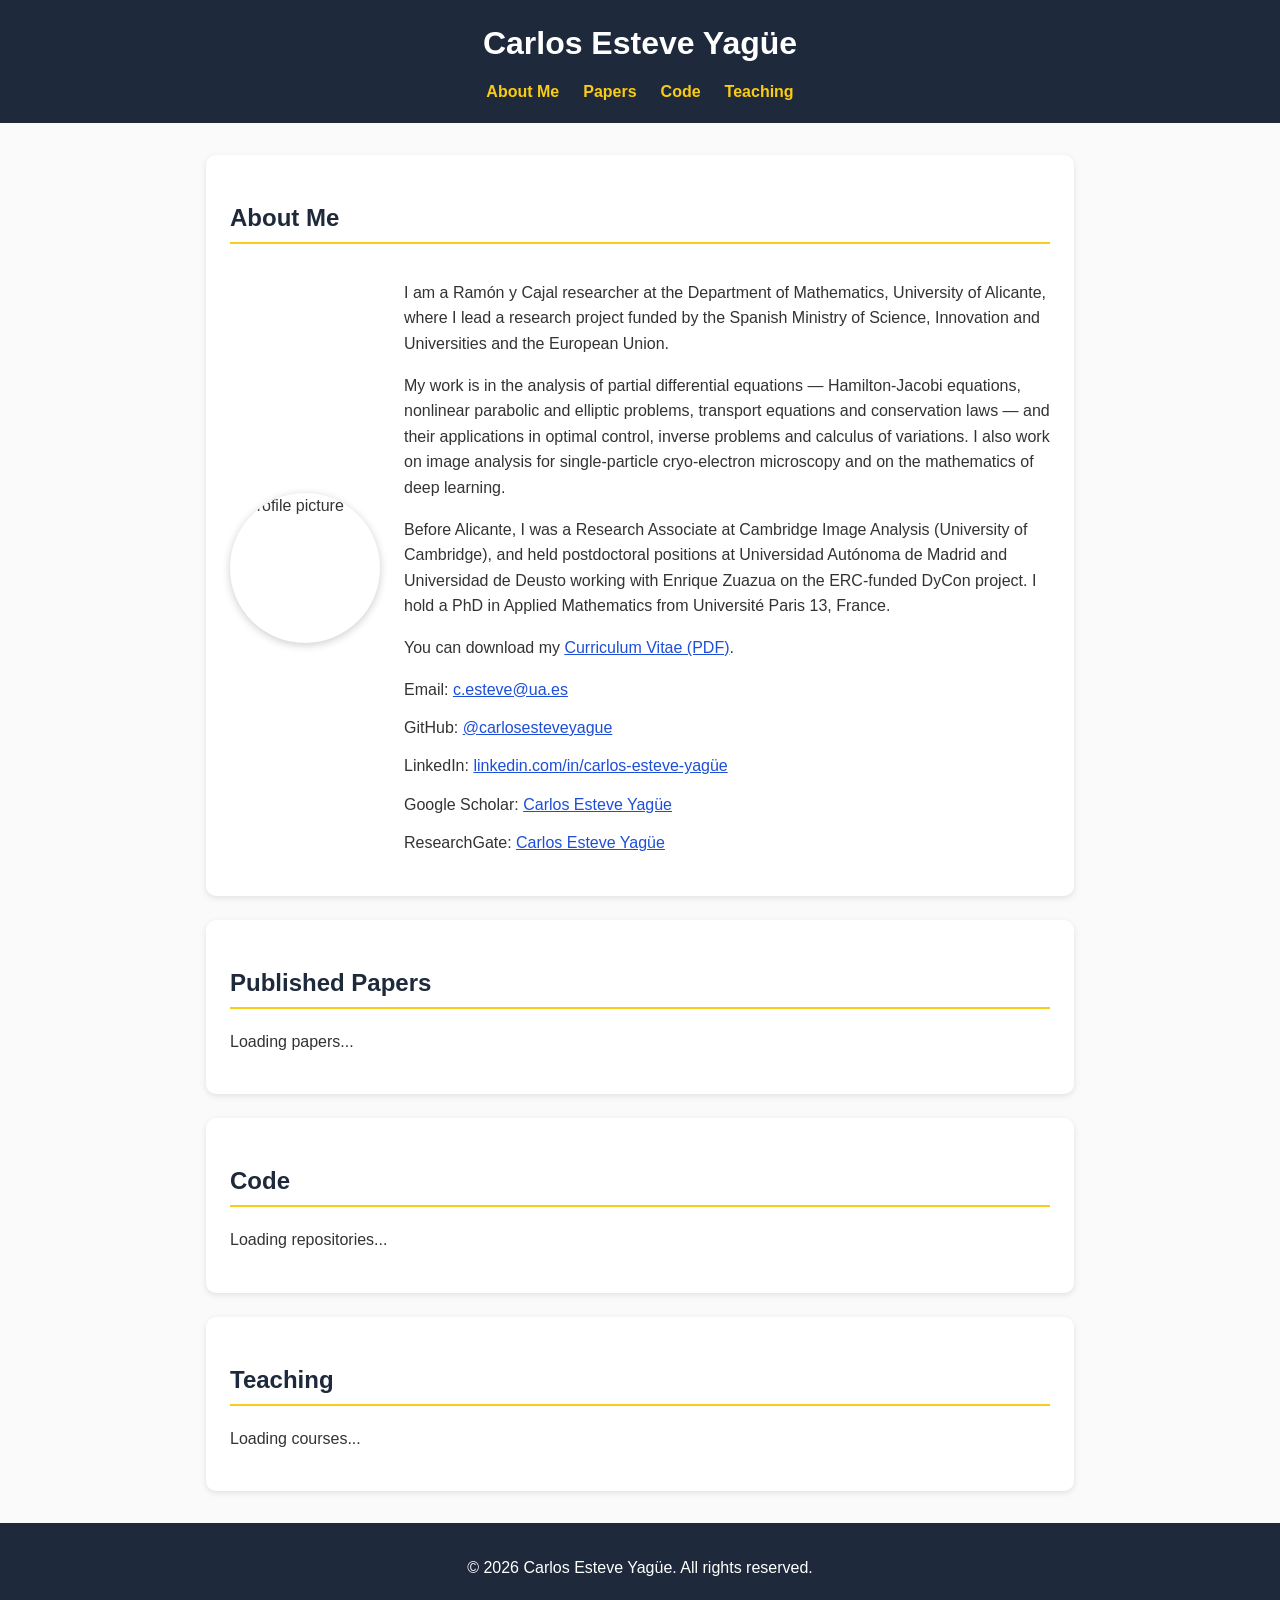
==== index.html @ bb7b6e6c "Clean up dead file and add favicon/meta tags Remove unused empty papers.html (nav uses #papers ancho" ====
<!DOCTYPE html>
<html lang="en">
<head>
  <meta charset="UTF-8" />
  <meta name="viewport" content="width=device-width, initial-scale=1.0">
  <title>Carlos Esteve Yagüe</title>
  <meta name="description" content="Carlos Esteve Yagüe — applied mathematician working on PDE analysis, optimal control, inverse problems and the mathematics of deep learning. Ramón y Cajal researcher at the University of Alicante.">
  <meta property="og:title" content="Carlos Esteve Yagüe">
  <meta property="og:description" content="Applied mathematician working on PDE analysis, optimal control, inverse problems and the mathematics of deep learning. Ramón y Cajal researcher at the University of Alicante.">
  <meta property="og:image" content="assets/profile.jpeg">
  <meta property="og:type" content="website">
  <link rel="icon" type="image/svg+xml" href="assets/favicon.svg">
  <link rel="stylesheet" href="style.css">
</head>
<body>

  <header>
    <h1>Carlos Esteve Yagüe</h1>
    <nav>
      <a href="#about">About Me</a>
      <a href="#papers">Papers</a>
      <a href="#code">Code</a>
      <a href="#teaching">Teaching</a>
    </nav>
  </header>

  <main>
    <section id="about">
        <h2>About Me</h2>
        <div class="profile">
            <img src="assets/profile.jpeg" alt="Profile picture">
            <div class="info">
            <p>I am a Ramón y Cajal researcher at the Department of Mathematics, University of Alicante, where I lead a research project funded by the Spanish Ministry of Science, Innovation and Universities and the European Union.</p>
            <p>My work is in the analysis of partial differential equations — Hamilton-Jacobi equations, nonlinear parabolic and elliptic problems, transport equations and conservation laws — and their applications in optimal control, inverse problems and calculus of variations. I also work on image analysis for single-particle cryo-electron microscopy and on the mathematics of deep learning.</p>
            <p>Before Alicante, I was a Research Associate at Cambridge Image Analysis (University of Cambridge), and held postdoctoral positions at Universidad Autónoma de Madrid and Universidad de Deusto working with Enrique Zuazua on the ERC-funded DyCon project. I hold a PhD in Applied Mathematics from Université Paris 13, France.</p>
            <p>You can download my <a href="assets/cv.pdf" download>Curriculum Vitae (PDF)</a>.</p>
            <ul>
                <li>Email: <a href="mailto:c.esteve@ua.es">c.esteve@ua.es</a></li>
                <li>GitHub: <a href="https://github.com/carlosesteveyague" target="_blank">@carlosesteveyague</a></li>
                <li>LinkedIn: <a href="https://www.linkedin.com/in/carlos-esteve-yag%C3%BCe-1817541a9/" target="_blank">linkedin.com/in/carlos-esteve-yagüe</a></li>
                <li>Google Scholar: <a href="https://scholar.google.com/citations?user=I7HweJsAAAAJ&hl=es" target="_blank">Carlos Esteve Yagüe</a></li>
                <li>ResearchGate: <a href="https://www.researchgate.net/profile/Carlos-Esteve-Yaguee" target="_blank">Carlos Esteve Yagüe</a></li>
            </ul>
            </div>
        </div>
    </section>

    <section id="papers">
      <h2>Published Papers</h2>
      <ul id="papers-list">Loading papers...</ul>
    </section>

    <section id="code">
      <h2>Code</h2>
      <ul id="code-list">Loading repositories...</ul>
    </section>

    <section id="teaching">
      <h2>Teaching</h2>
      <ul id="teaching-list">Loading courses...</ul>
    </section>
  </main>

  <footer>
    <p>&copy; 2026 Carlos Esteve Yagüe. All rights reserved.</p>
  </footer>

  <script src="script.js"></script>
</body>
</html>
---- style.css ----
body {
  font-family: "Segoe UI", Arial, sans-serif;
  margin: 0;
  line-height: 1.6;
  color: #333;
  background-color: #fafafa;
}

header {
  background-color: #1e293b;
  color: white;
  padding: 1.5rem;
  position: sticky;
  top: 0;
  z-index: 1000;
  width: 100%;
  display: flex;
  flex-direction: column;
  align-items: center;
  padding: 18px 20px;
  transition: all 240ms ease;
  -webkit-backdrop-filter: blur(4px);
  backdrop-filter: blur(4px);
}

/* default header layout (centered) */
header h1 {
  margin: 0;
  font-size: 2em;
  transition: all 240ms ease;
}
header nav {
  margin-top: 10px;
  transition: all 240ms ease;
}

/* scrolled state: keep header on top, switch to row and space-between */
header.scrolled {
  background: #1e293b;
  box-shadow: 0 6px 18px rgba(0,0,0,0.06);
  flex-direction: row;
  justify-content: space-between;
  align-items: center;
  padding: 10px 28px;
}

/* make h1 smaller/more left in scrolled state */
header.scrolled h1 {
  font-size: 1.05rem;
  margin-right: 12px;
}

/* nav moves to the right when scrolled */
header.scrolled nav {
  margin-top: 0;
}

/* small layout niceties for links */
nav a {
  margin: 0 8px;
  text-decoration: none;
  color: #facc15;
  font-weight: bold;
}

nav a:hover {
  color: #fff;
}

main {
  max-width: 900px;
  margin: 2rem auto;
  padding: 0 1rem;
}

section {
  background: white;
  padding: 1.5rem;
  margin-bottom: 1.5rem;
  border-radius: 10px;
  box-shadow: 0 2px 6px rgba(0,0,0,0.1);
}

section h2 {
  color: #1e293b;
  border-bottom: 2px solid #facc15;
  padding-bottom: 0.3rem;
}

ul {
  list-style: none;
  padding: 0;
}

ul li {
  margin-bottom: 0.8rem;
}

#papers-list li,
#code-list li,
#teaching-list li {
  padding-bottom: 0.8rem;
  border-bottom: 1px solid #eee;
  line-height: 1.5;
}

#papers-list li:last-child,
#code-list li:last-child,
#teaching-list li:last-child {
  border-bottom: none;
}

.tag {
  display: inline-block;
  background-color: #facc15;
  color: #1e293b;
  font-size: 0.7rem;
  font-weight: bold;
  text-transform: uppercase;
  padding: 0.1rem 0.4rem;
  border-radius: 4px;
  margin-right: 0.4rem;
  vertical-align: middle;
}

a {
  color: #1d4ed8;
}

a:hover {
  color: #2563eb;
}

footer {
  text-align: center;
  padding: 1rem;
  background-color: #1e293b;
  color: white;
}

.profile {
  display: flex;
  align-items: center;
  gap: 1.5rem;
  flex-wrap: wrap;
}

.profile img {
  width: 150px;
  height: 150px;
  border-radius: 50%;
  object-fit: cover;
  box-shadow: 0 2px 8px rgba(0,0,0,0.2);
}

.profile .info {
  flex: 1;
  min-width: 250px;
}

/* Prevent horizontal overflow by using border-box sizing */
*, *::before, *::after {
  box-sizing: border-box;
}

/* ensure images never overflow their containers */
img {
  max-width: 100%;
  height: auto;
}

/* make nav flexible so links can wrap instead of forcing page width */
header nav {
  display: flex;
  gap: 0.5rem;
  flex-wrap: wrap;
  justify-content: center;
  align-items: center;
  margin-top: 10px;
}

/* keep header full-width without overflow (padding included by border-box) */
header {
  left: 0;
  right: 0;
}

/* on narrow screens, keep the scrolled header stacked so the title
   doesn't wrap into multiple lines fighting the nav for row space */
@media (max-width: 600px) {
  header.scrolled {
    flex-direction: column;
    padding: 10px 16px;
  }

  header.scrolled h1 {
    margin-right: 0;
  }
}
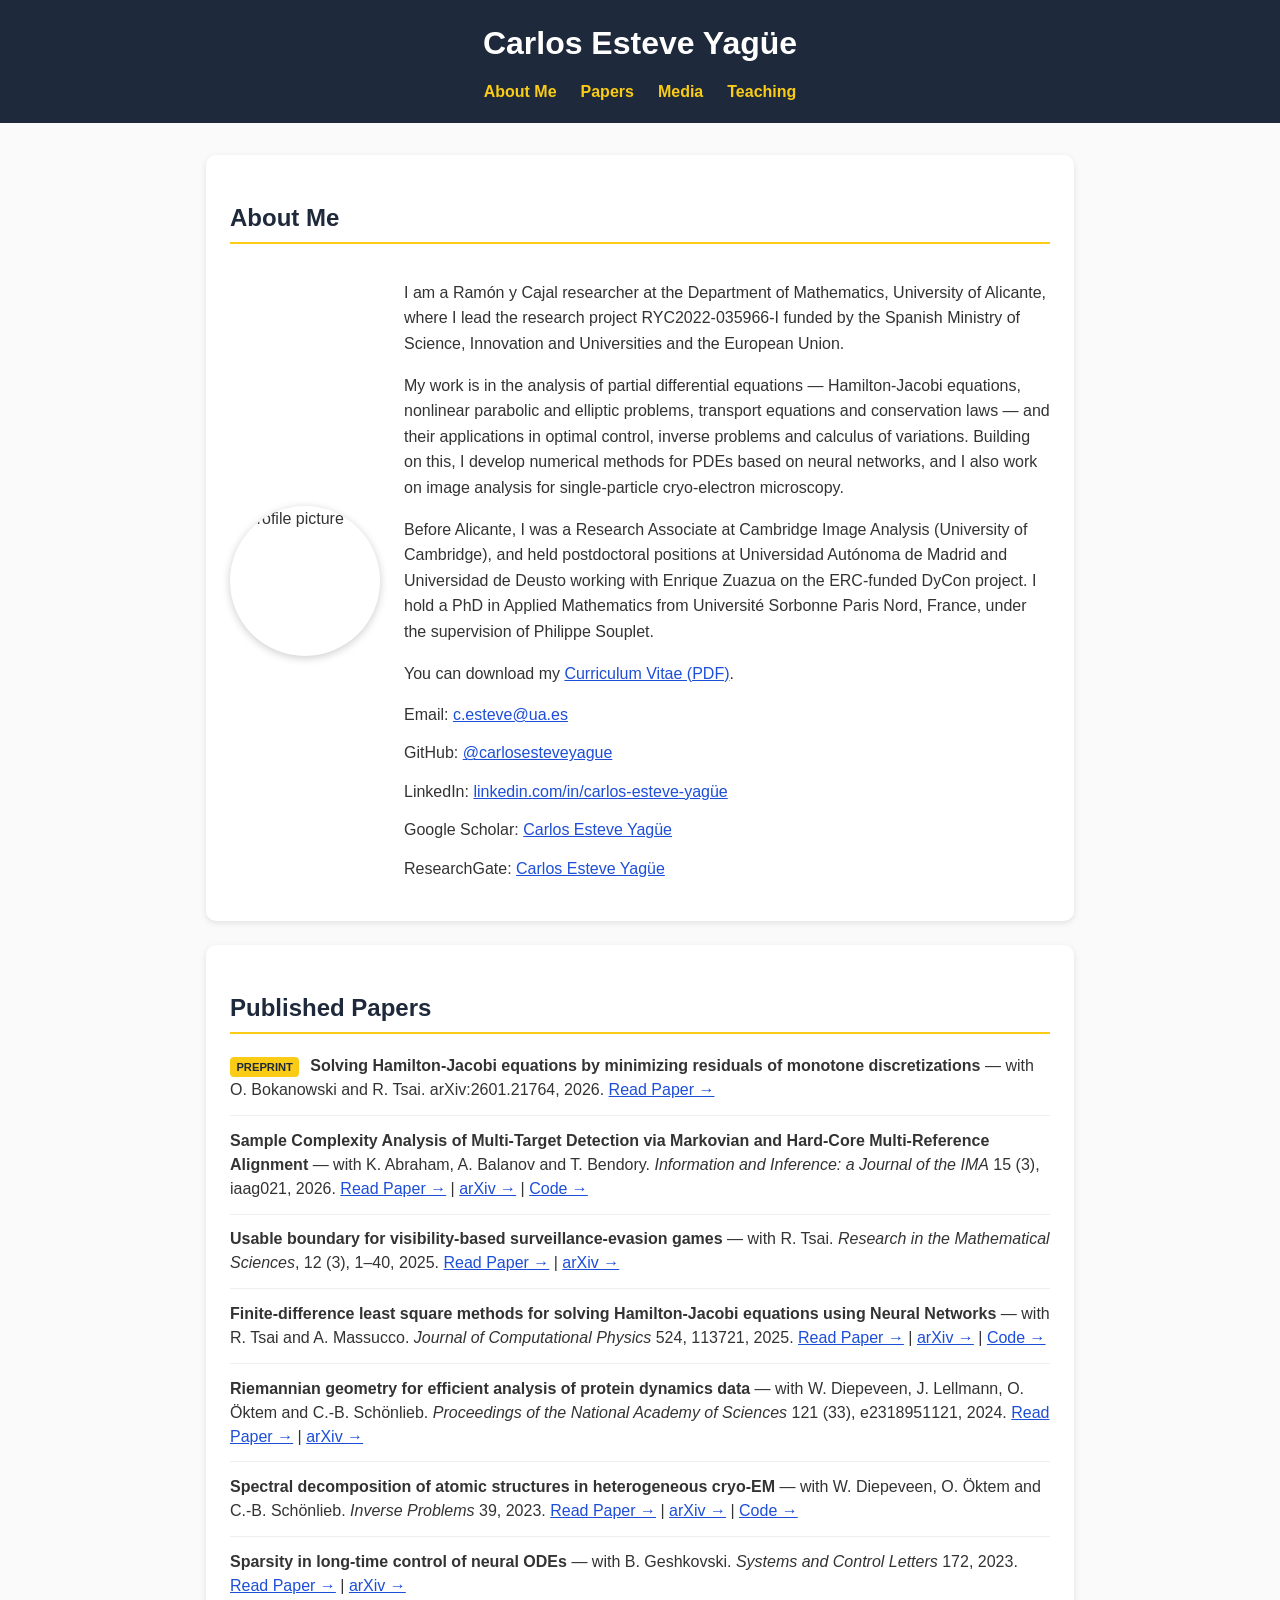
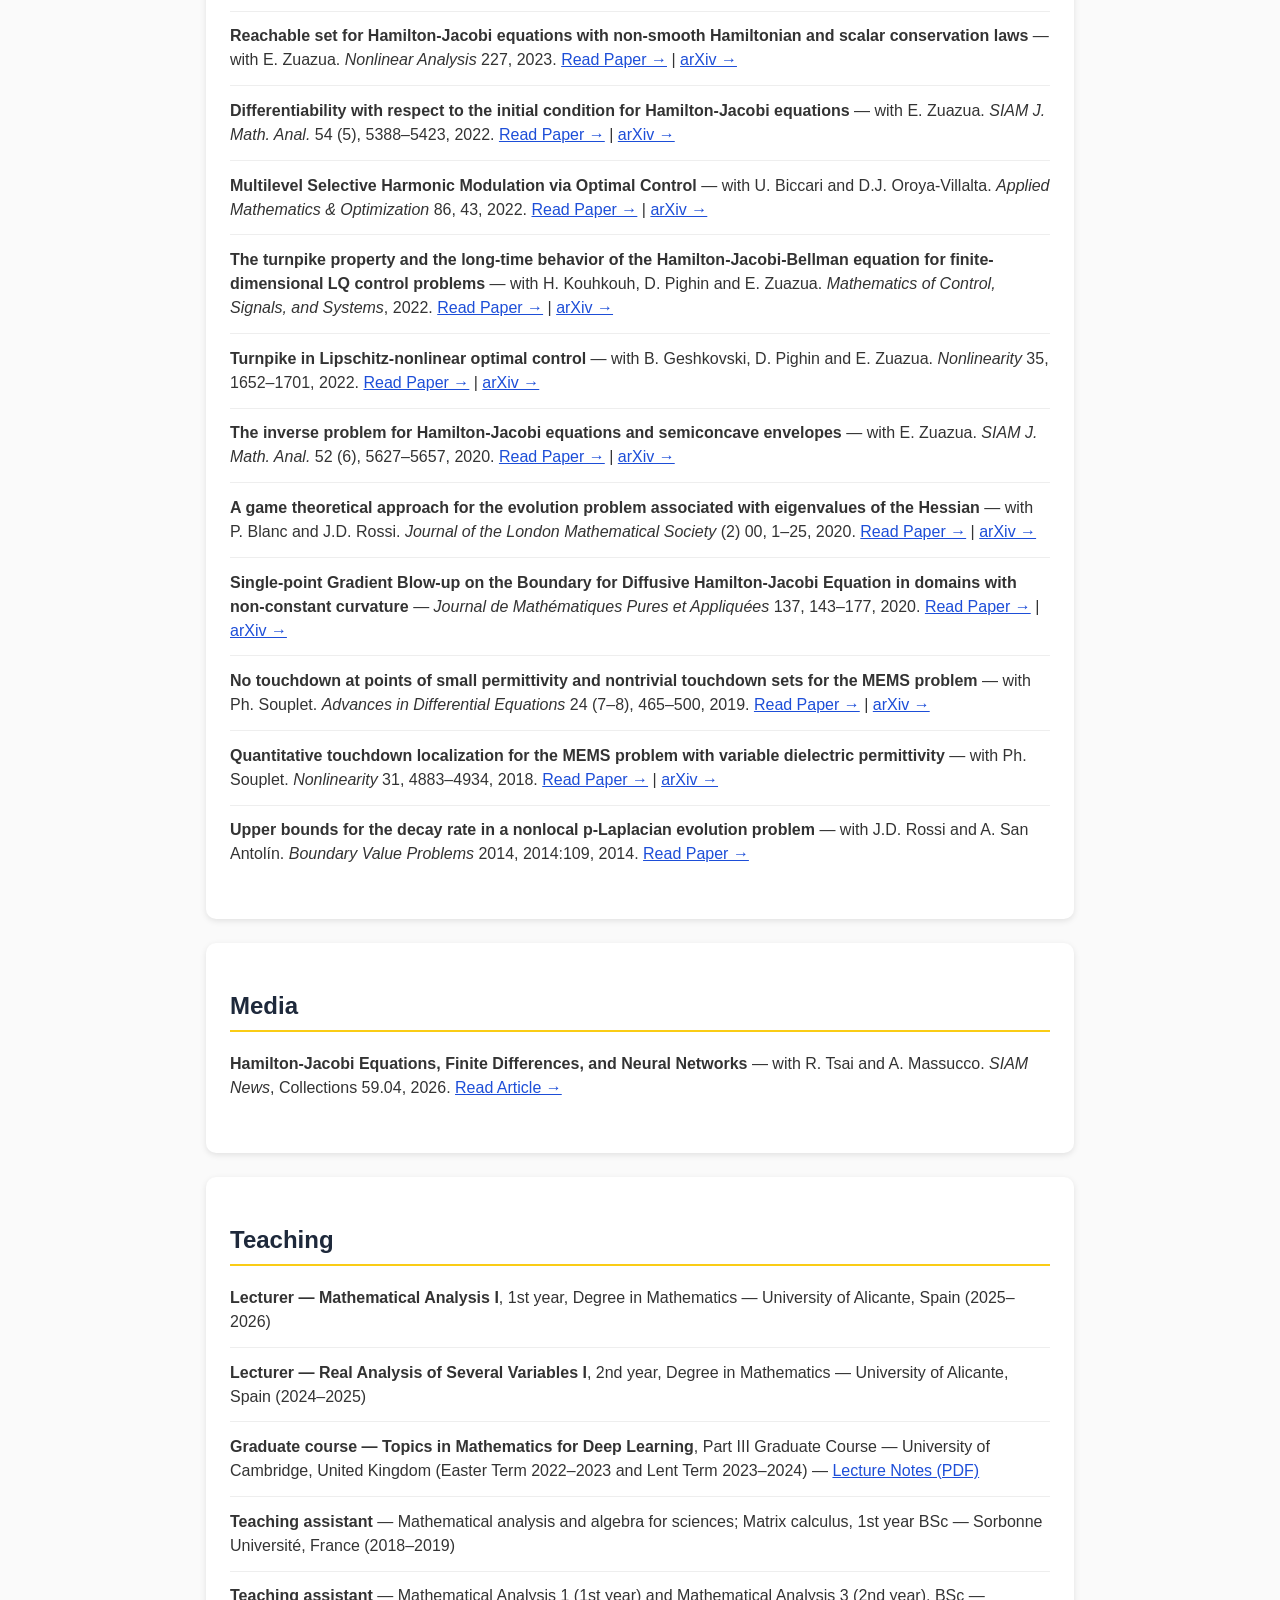
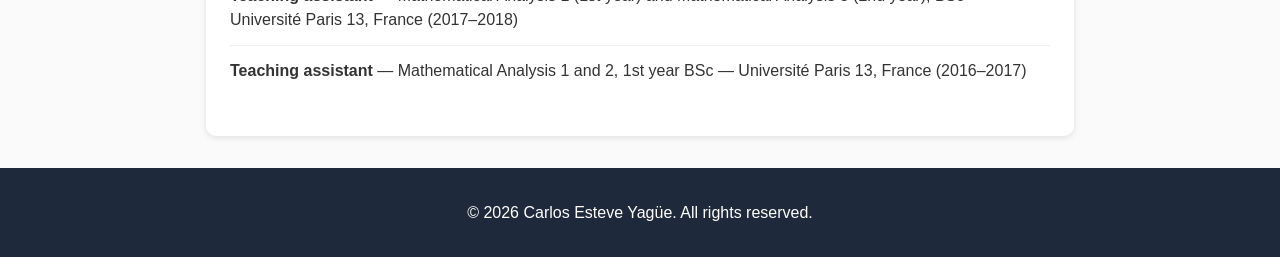
==== commit 59c5b385: "Update bio, split Media section, add paper links, merge teaching entries - Revise About Me bio: ment" ====
--- a/index.html
+++ b/index.html
@@ -19,7 +19,7 @@
     <nav>
       <a href="#about">About Me</a>
       <a href="#papers">Papers</a>
-      <a href="#code">Code</a>
+      <a href="#media">Media</a>
       <a href="#teaching">Teaching</a>
     </nav>
   </header>
@@ -30,9 +30,9 @@
         <div class="profile">
             <img src="assets/profile.jpeg" alt="Profile picture">
             <div class="info">
-            <p>I am a Ramón y Cajal researcher at the Department of Mathematics, University of Alicante, where I lead a research project funded by the Spanish Ministry of Science, Innovation and Universities and the European Union.</p>
-            <p>My work is in the analysis of partial differential equations — Hamilton-Jacobi equations, nonlinear parabolic and elliptic problems, transport equations and conservation laws — and their applications in optimal control, inverse problems and calculus of variations. I also work on image analysis for single-particle cryo-electron microscopy and on the mathematics of deep learning.</p>
-            <p>Before Alicante, I was a Research Associate at Cambridge Image Analysis (University of Cambridge), and held postdoctoral positions at Universidad Autónoma de Madrid and Universidad de Deusto working with Enrique Zuazua on the ERC-funded DyCon project. I hold a PhD in Applied Mathematics from Université Paris 13, France.</p>
+            <p>I am a Ramón y Cajal researcher at the Department of Mathematics, University of Alicante, where I lead the research project RYC2022-035966-I funded by the Spanish Ministry of Science, Innovation and Universities and the European Union.</p>
+            <p>My work is in the analysis of partial differential equations — Hamilton-Jacobi equations, nonlinear parabolic and elliptic problems, transport equations and conservation laws — and their applications in optimal control, inverse problems and calculus of variations. Building on this, I develop numerical methods for PDEs based on neural networks, and I also work on image analysis for single-particle cryo-electron microscopy.</p>
+            <p>Before Alicante, I was a Research Associate at Cambridge Image Analysis (University of Cambridge), and held postdoctoral positions at Universidad Autónoma de Madrid and Universidad de Deusto working with Enrique Zuazua on the ERC-funded DyCon project. I hold a PhD in Applied Mathematics from Université Sorbonne Paris Nord, France, under the supervision of Philippe Souplet.</p>
             <p>You can download my <a href="assets/cv.pdf" download>Curriculum Vitae (PDF)</a>.</p>
             <ul>
                 <li>Email: <a href="mailto:c.esteve@ua.es">c.esteve@ua.es</a></li>
@@ -50,9 +50,9 @@
       <ul id="papers-list">Loading papers...</ul>
     </section>
 
-    <section id="code">
-      <h2>Code</h2>
-      <ul id="code-list">Loading repositories...</ul>
+    <section id="media">
+      <h2>Media</h2>
+      <ul id="media-list">Loading media...</ul>
     </section>
 
     <section id="teaching">
--- a/style.css
+++ b/style.css
@@ -97,7 +97,7 @@
 }
 
 #papers-list li,
-#code-list li,
+#media-list li,
 #teaching-list li {
   padding-bottom: 0.8rem;
   border-bottom: 1px solid #eee;
@@ -105,7 +105,7 @@
 }
 
 #papers-list li:last-child,
-#code-list li:last-child,
+#media-list li:last-child,
 #teaching-list li:last-child {
   border-bottom: none;
 }
@@ -121,6 +121,7 @@
   border-radius: 4px;
   margin-right: 0.4rem;
   vertical-align: middle;
+  text-decoration: none;
 }
 
 a {
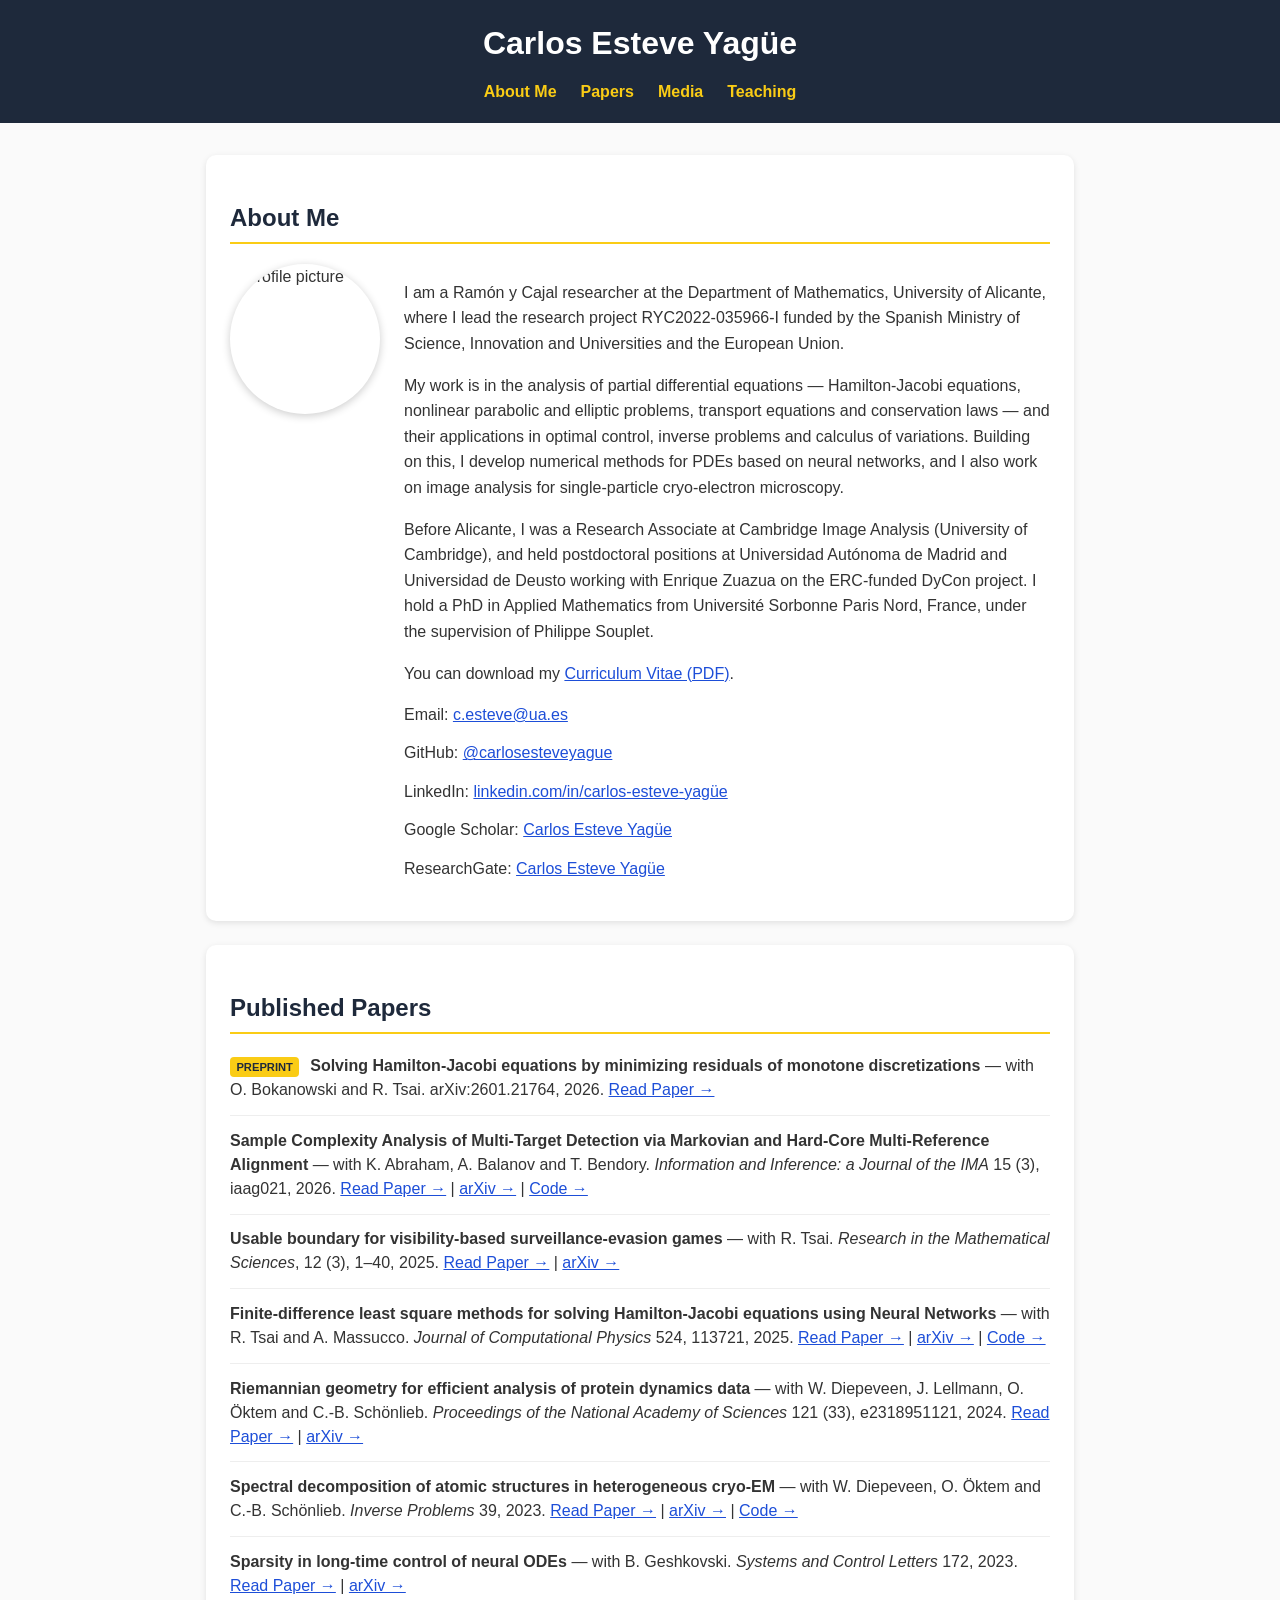
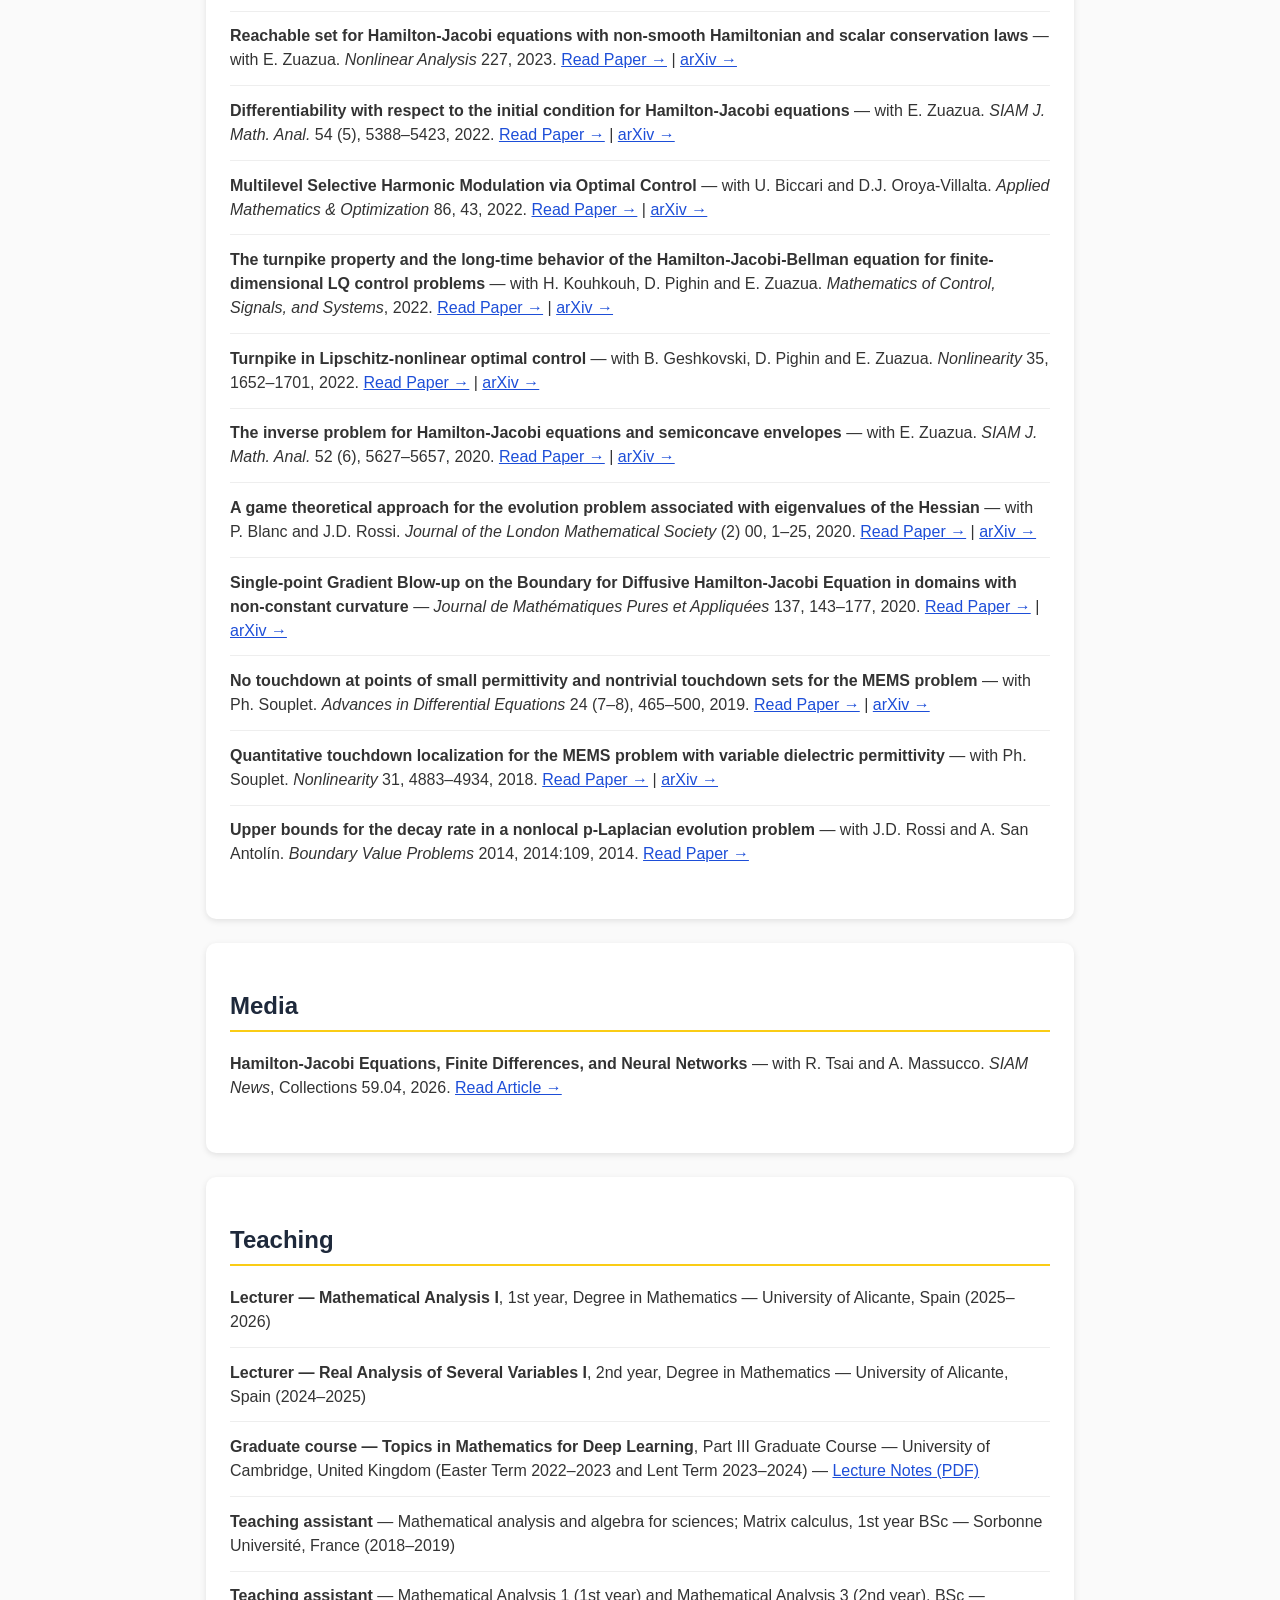
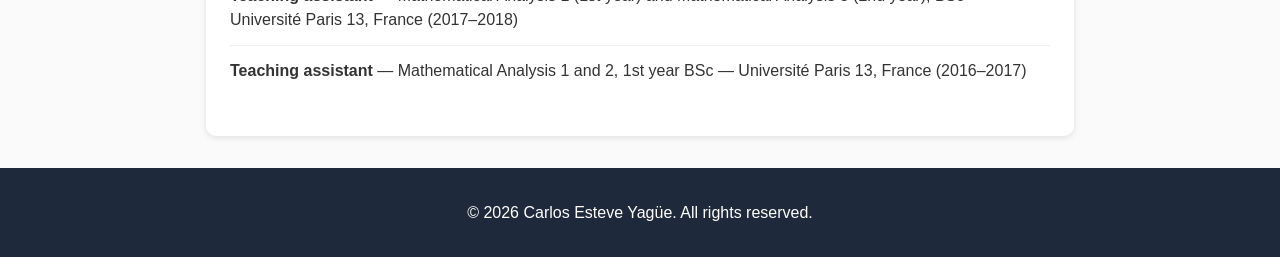
==== commit 2ab5b89d: "Add SEO basics: sitemap, robots.txt, structured data Add robots.txt and sitemap.xml so search engine" ====
--- a/index.html
+++ b/index.html
@@ -7,10 +7,33 @@
   <meta name="description" content="Carlos Esteve Yagüe — applied mathematician working on PDE analysis, optimal control, inverse problems and the mathematics of deep learning. Ramón y Cajal researcher at the University of Alicante.">
   <meta property="og:title" content="Carlos Esteve Yagüe">
   <meta property="og:description" content="Applied mathematician working on PDE analysis, optimal control, inverse problems and the mathematics of deep learning. Ramón y Cajal researcher at the University of Alicante.">
-  <meta property="og:image" content="assets/profile.jpeg">
+  <meta property="og:image" content="https://carlosesteveyague.github.io/assets/profile.jpeg">
   <meta property="og:type" content="website">
+  <meta property="og:url" content="https://carlosesteveyague.github.io/">
+  <link rel="canonical" href="https://carlosesteveyague.github.io/">
   <link rel="icon" type="image/svg+xml" href="assets/favicon.svg">
   <link rel="stylesheet" href="style.css">
+  <script type="application/ld+json">
+  {
+    "@context": "https://schema.org",
+    "@type": "Person",
+    "name": "Carlos Esteve Yagüe",
+    "url": "https://carlosesteveyague.github.io/",
+    "image": "https://carlosesteveyague.github.io/assets/profile.jpeg",
+    "jobTitle": "Ramón y Cajal Researcher",
+    "affiliation": {
+      "@type": "CollegeOrUniversity",
+      "name": "University of Alicante"
+    },
+    "email": "mailto:c.esteve@ua.es",
+    "sameAs": [
+      "https://github.com/carlosesteveyague",
+      "https://www.linkedin.com/in/carlos-esteve-yag%C3%BCe-1817541a9/",
+      "https://scholar.google.com/citations?user=I7HweJsAAAAJ&hl=es",
+      "https://www.researchgate.net/profile/Carlos-Esteve-Yaguee"
+    ]
+  }
+  </script>
 </head>
 <body>
 
--- a/style.css
+++ b/style.css
@@ -141,7 +141,7 @@
 
 .profile {
   display: flex;
-  align-items: center;
+  align-items: flex-start;
   gap: 1.5rem;
   flex-wrap: wrap;
 }
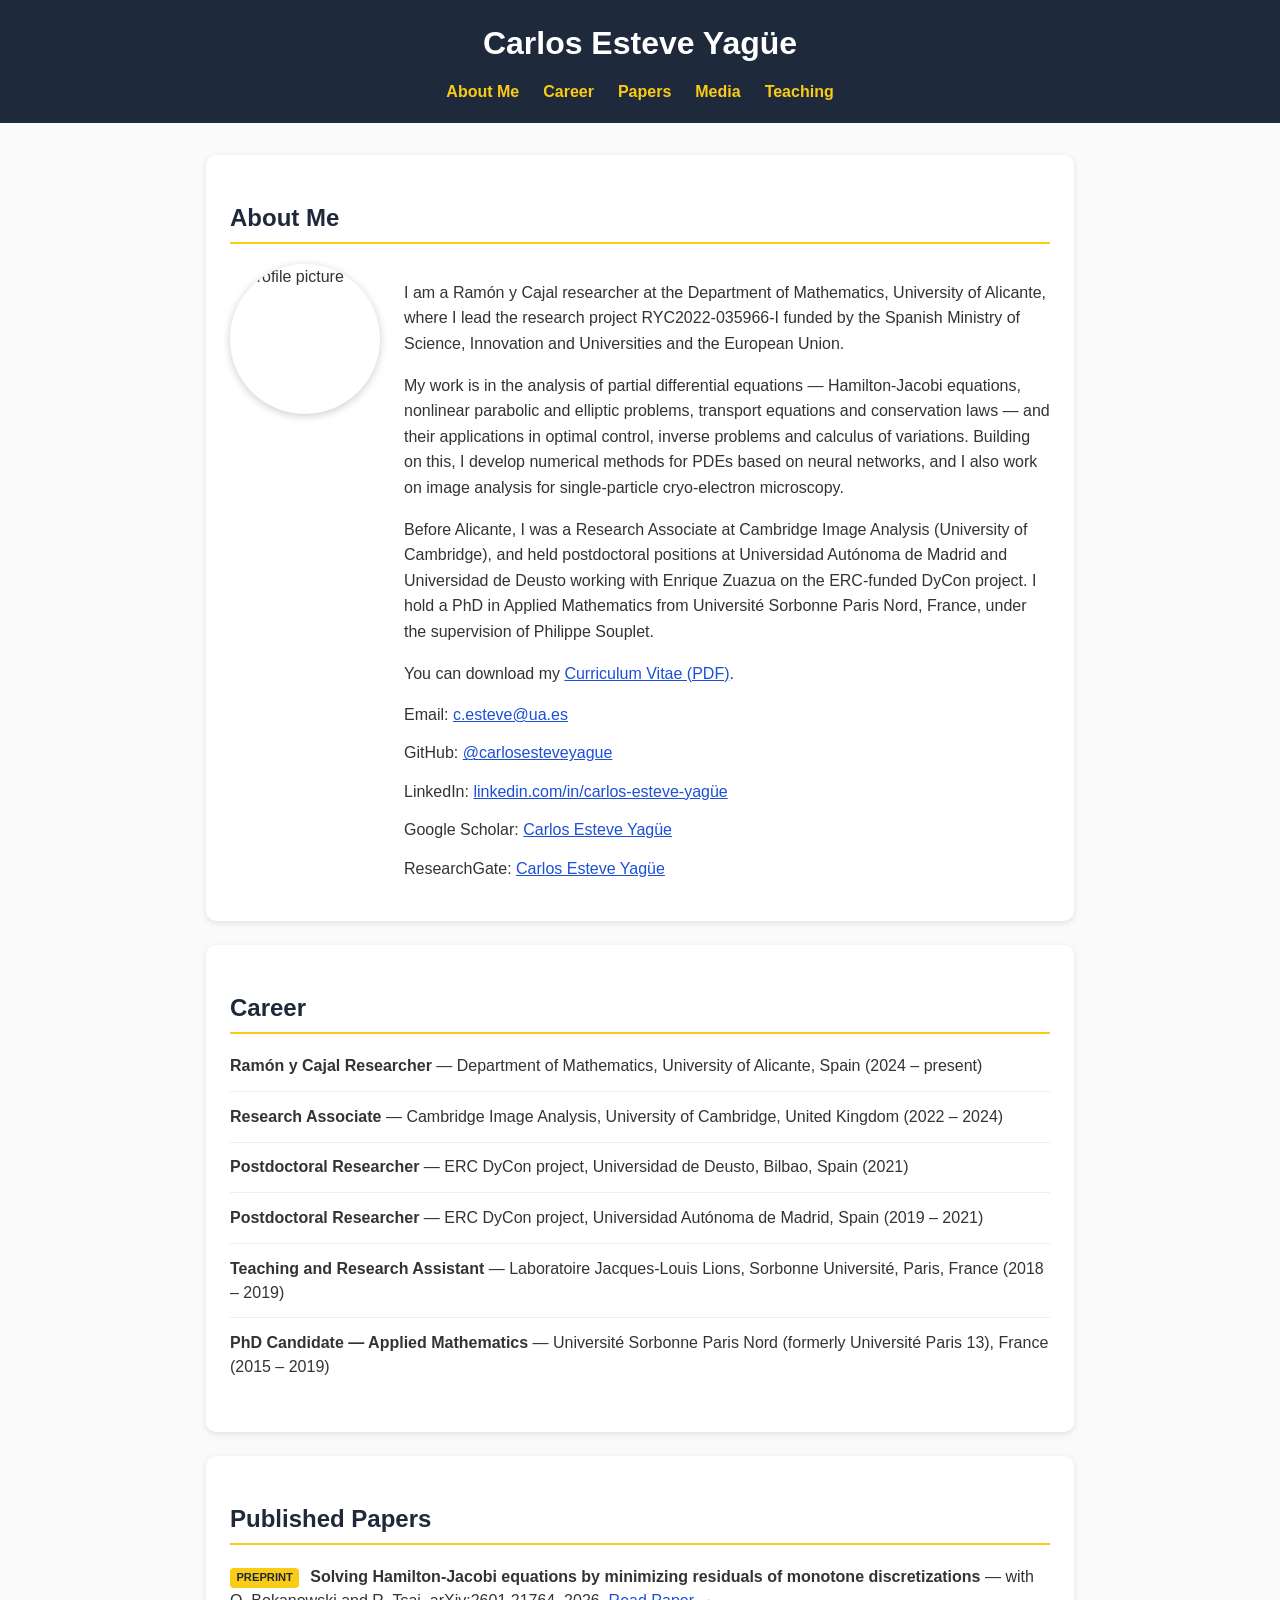
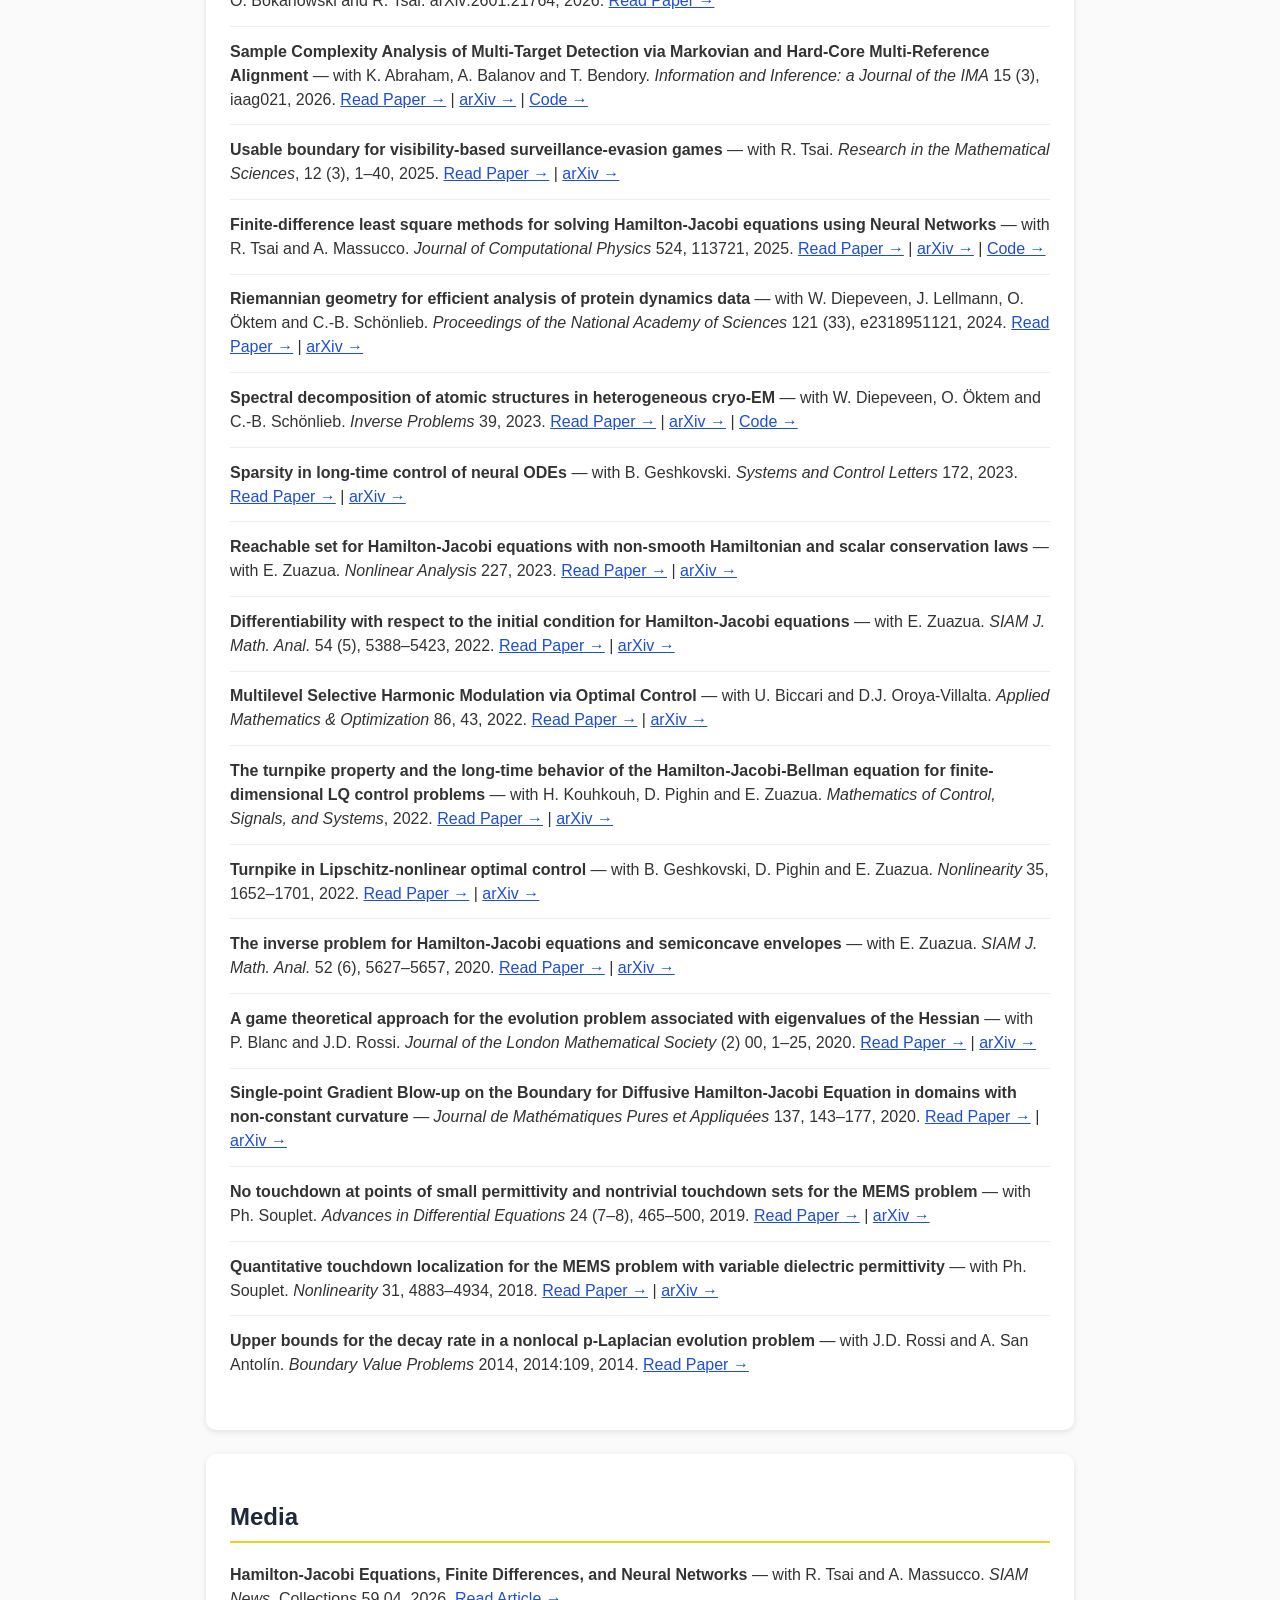
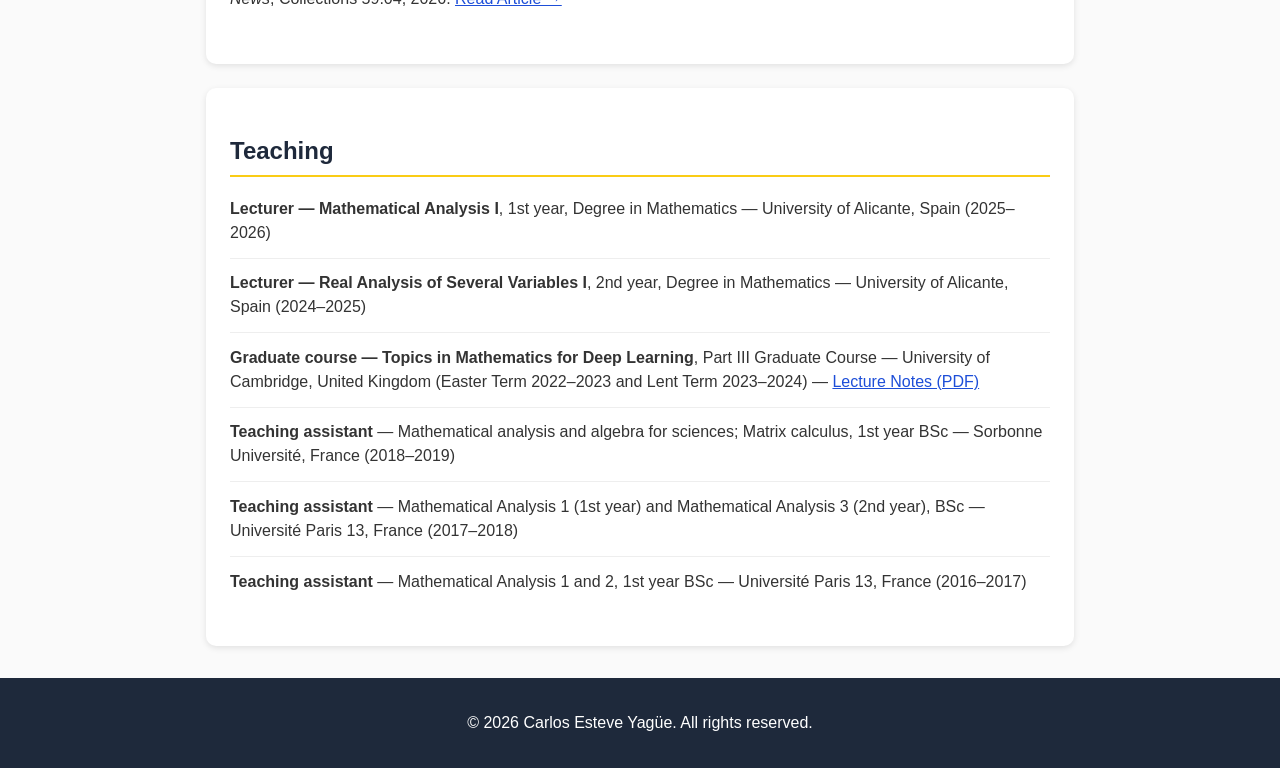
==== commit 2df0bb47: "Add Career section with academic timeline Add a new "Career" section right after About Me: a reverse" ====
--- a/index.html
+++ b/index.html
@@ -41,11 +41,23 @@
     <h1>Carlos Esteve Yagüe</h1>
     <nav>
       <a href="#about">About Me</a>
+      <a href="#career">Career</a>
       <a href="#papers">Papers</a>
       <a href="#media">Media</a>
       <a href="#teaching">Teaching</a>
     </nav>
   </header>
+
+  <div class="sticky-bar">
+    <h1>Carlos Esteve Yagüe</h1>
+    <nav>
+      <a href="#about">About Me</a>
+      <a href="#career">Career</a>
+      <a href="#papers">Papers</a>
+      <a href="#media">Media</a>
+      <a href="#teaching">Teaching</a>
+    </nav>
+  </div>
 
   <main>
     <section id="about">
@@ -66,6 +78,11 @@
             </ul>
             </div>
         </div>
+    </section>
+
+    <section id="career">
+      <h2>Career</h2>
+      <ul id="career-list">Loading career history...</ul>
     </section>
 
     <section id="papers">
--- a/style.css
+++ b/style.css
@@ -6,52 +6,61 @@
   background-color: #fafafa;
 }
 
+/* hero: big intro banner, scrolls away normally like any other content */
 header {
   background-color: #1e293b;
   color: white;
-  padding: 1.5rem;
-  position: sticky;
-  top: 0;
-  z-index: 1000;
   width: 100%;
   display: flex;
   flex-direction: column;
   align-items: center;
   padding: 18px 20px;
-  transition: all 240ms ease;
-  -webkit-backdrop-filter: blur(4px);
-  backdrop-filter: blur(4px);
-}
-
-/* default header layout (centered) */
+}
+
 header h1 {
   margin: 0;
   font-size: 2em;
-  transition: all 240ms ease;
 }
 header nav {
   margin-top: 10px;
-  transition: all 240ms ease;
-}
-
-/* scrolled state: keep header on top, switch to row and space-between */
-header.scrolled {
+}
+
+/* sticky-bar: fixed, constant size always — only opacity toggles on scroll,
+   so its box never resizes and Chrome never has to recompute a sticky/fixed
+   element's layout mid-scroll (that resize was the source of a rendering
+   glitch where the two header states could visibly overlap for a frame) */
+.sticky-bar {
   background: #1e293b;
-  box-shadow: 0 6px 18px rgba(0,0,0,0.06);
+  color: white;
+  position: fixed;
+  top: 0;
+  left: 0;
+  right: 0;
+  width: 100%;
+  z-index: 1000;
+  display: flex;
   flex-direction: row;
   justify-content: space-between;
   align-items: center;
   padding: 10px 28px;
-}
-
-/* make h1 smaller/more left in scrolled state */
-header.scrolled h1 {
+  box-shadow: 0 6px 18px rgba(0,0,0,0.06);
+  opacity: 0;
+  pointer-events: none;
+  transition: opacity 200ms ease;
+}
+
+.sticky-bar.visible {
+  opacity: 1;
+  pointer-events: auto;
+}
+
+.sticky-bar h1 {
+  margin: 0;
+  margin-right: 12px;
   font-size: 1.05rem;
-  margin-right: 12px;
-}
-
-/* nav moves to the right when scrolled */
-header.scrolled nav {
+}
+
+.sticky-bar nav {
   margin-top: 0;
 }
 
@@ -96,6 +105,7 @@
   margin-bottom: 0.8rem;
 }
 
+#career-list li,
 #papers-list li,
 #media-list li,
 #teaching-list li {
@@ -104,6 +114,7 @@
   line-height: 1.5;
 }
 
+#career-list li:last-child,
 #papers-list li:last-child,
 #media-list li:last-child,
 #teaching-list li:last-child {
@@ -171,30 +182,24 @@
 }
 
 /* make nav flexible so links can wrap instead of forcing page width */
-header nav {
+header nav,
+.sticky-bar nav {
   display: flex;
   gap: 0.5rem;
   flex-wrap: wrap;
   justify-content: center;
   align-items: center;
-  margin-top: 10px;
-}
-
-/* keep header full-width without overflow (padding included by border-box) */
-header {
-  left: 0;
-  right: 0;
-}
-
-/* on narrow screens, keep the scrolled header stacked so the title
-   doesn't wrap into multiple lines fighting the nav for row space */
+}
+
+/* on narrow screens, keep the sticky bar stacked so the title doesn't
+   wrap into multiple lines fighting the nav for row space */
 @media (max-width: 600px) {
-  header.scrolled {
+  .sticky-bar {
     flex-direction: column;
     padding: 10px 16px;
   }
 
-  header.scrolled h1 {
+  .sticky-bar h1 {
     margin-right: 0;
   }
 }
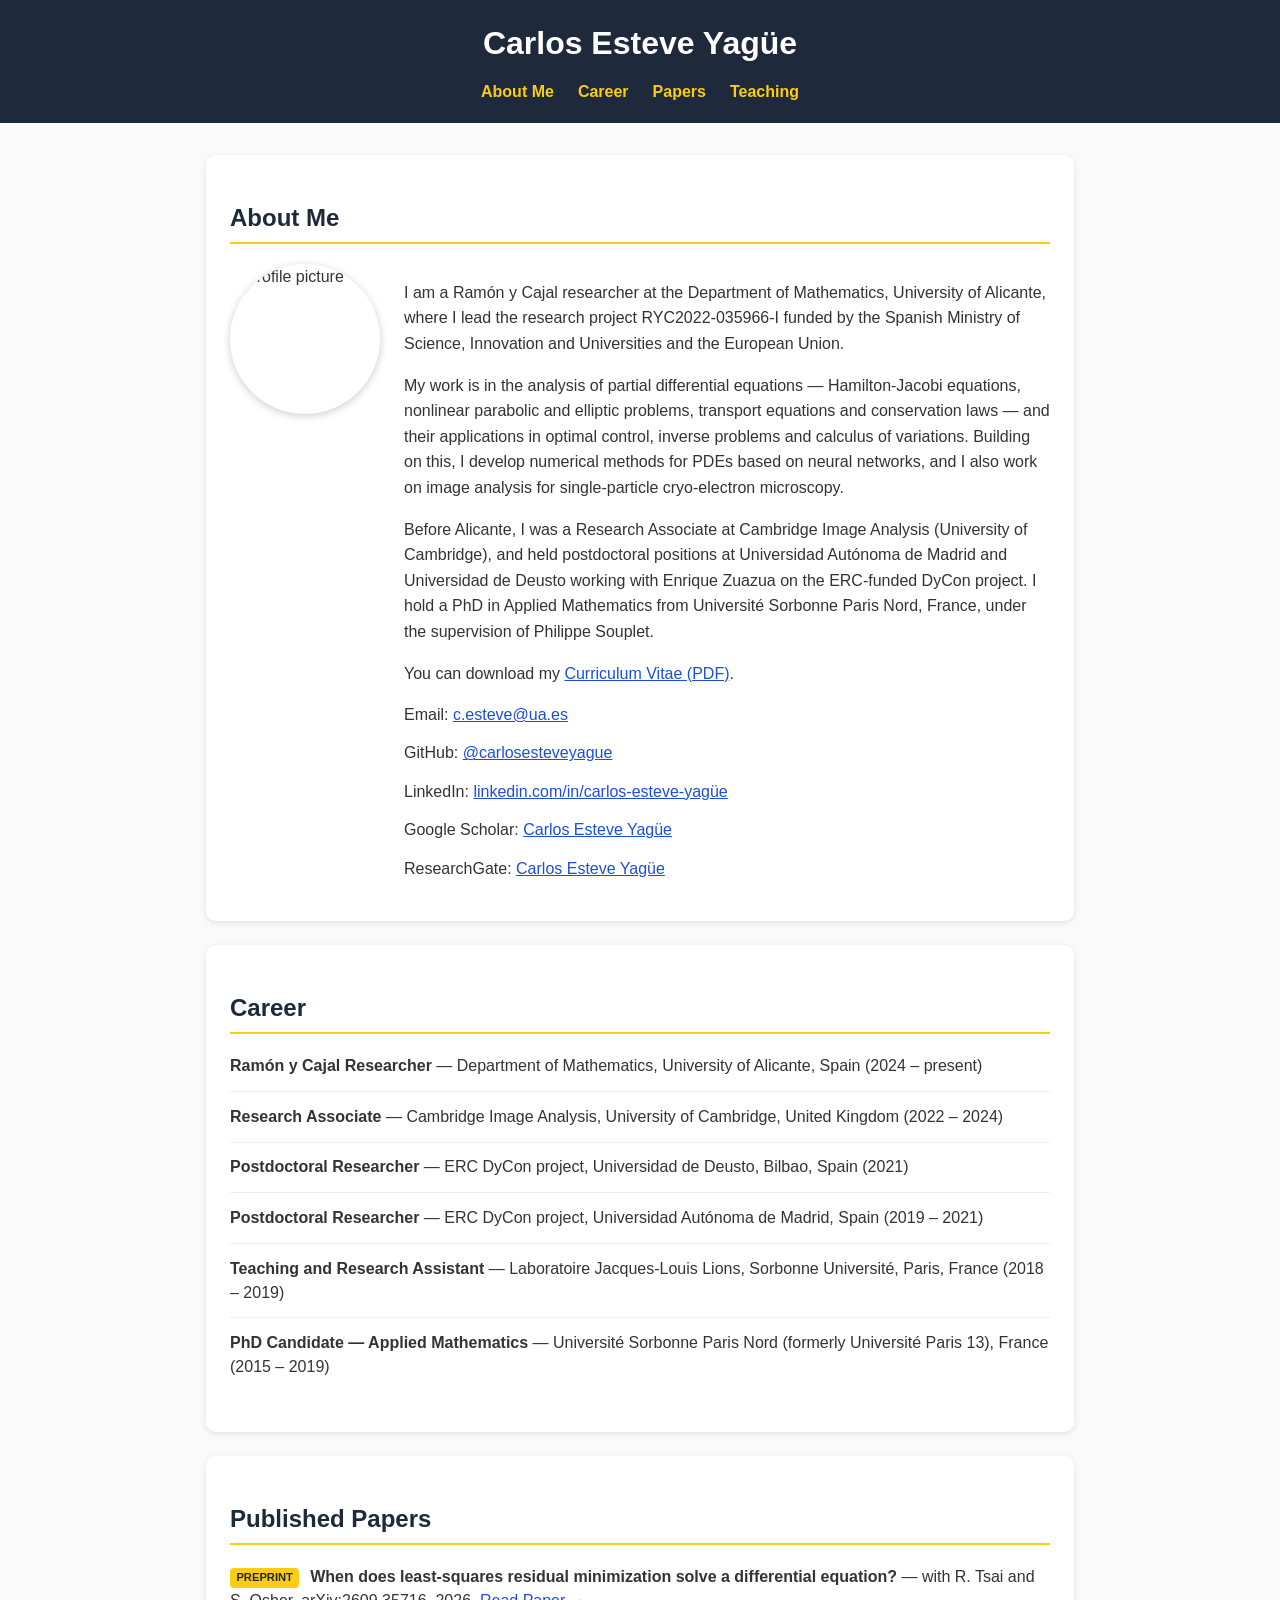
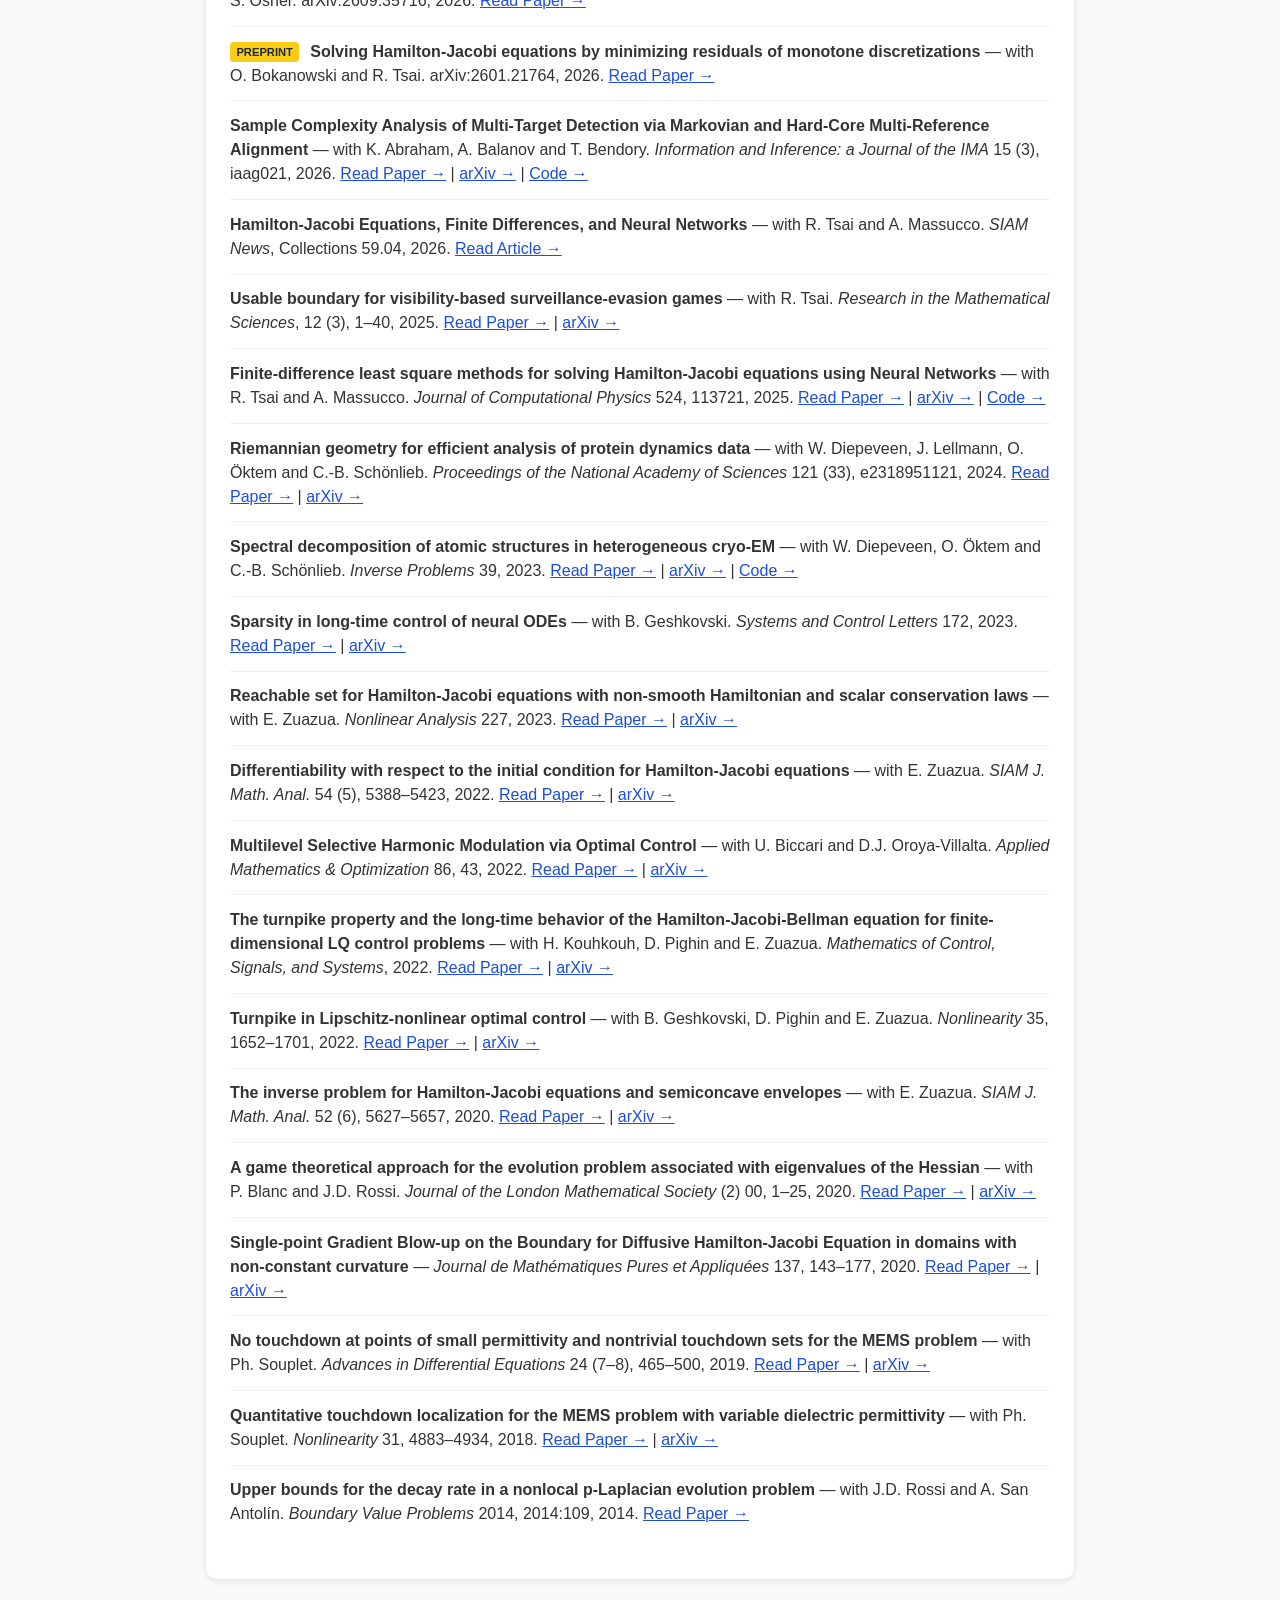
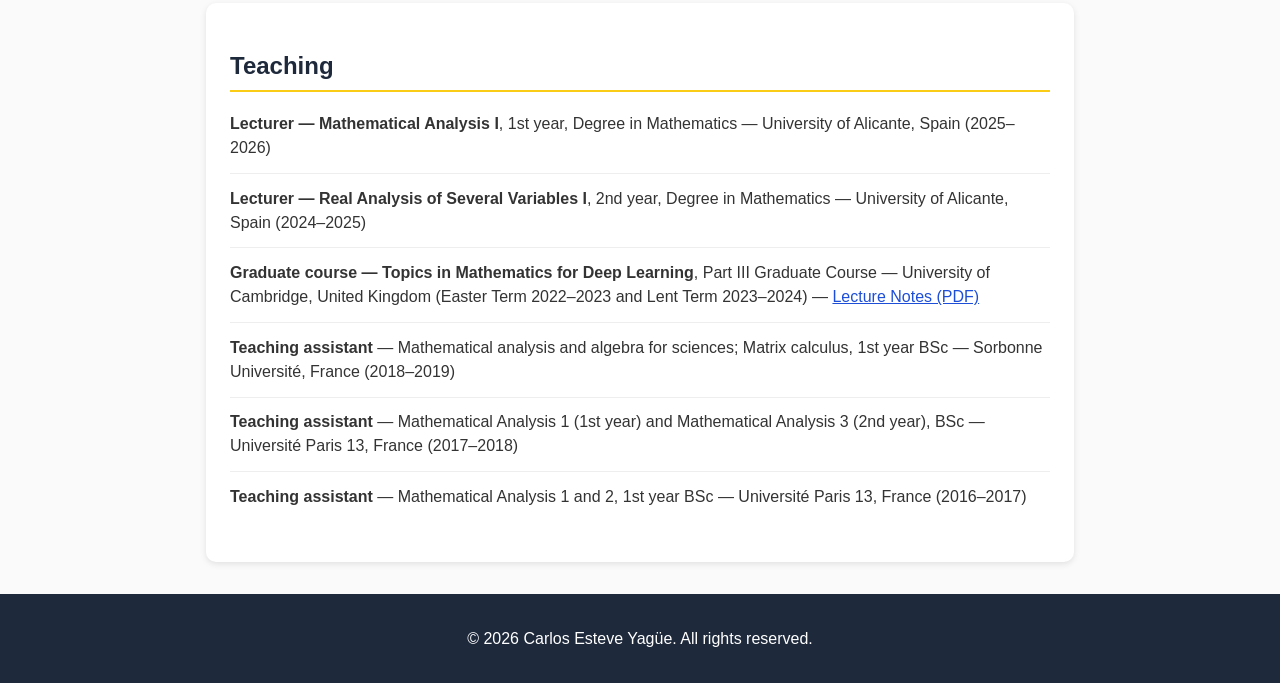
==== commit 8ddbe508: "Move SIAM News article into Papers and remove Media section The Media section only held one item, so" ====
--- a/index.html
+++ b/index.html
@@ -43,7 +43,6 @@
       <a href="#about">About Me</a>
       <a href="#career">Career</a>
       <a href="#papers">Papers</a>
-      <a href="#media">Media</a>
       <a href="#teaching">Teaching</a>
     </nav>
   </header>
@@ -54,7 +53,6 @@
       <a href="#about">About Me</a>
       <a href="#career">Career</a>
       <a href="#papers">Papers</a>
-      <a href="#media">Media</a>
       <a href="#teaching">Teaching</a>
     </nav>
   </div>
@@ -90,11 +88,6 @@
       <ul id="papers-list">Loading papers...</ul>
     </section>
 
-    <section id="media">
-      <h2>Media</h2>
-      <ul id="media-list">Loading media...</ul>
-    </section>
-
     <section id="teaching">
       <h2>Teaching</h2>
       <ul id="teaching-list">Loading courses...</ul>
--- a/style.css
+++ b/style.css
@@ -107,7 +107,6 @@
 
 #career-list li,
 #papers-list li,
-#media-list li,
 #teaching-list li {
   padding-bottom: 0.8rem;
   border-bottom: 1px solid #eee;
@@ -116,7 +115,6 @@
 
 #career-list li:last-child,
 #papers-list li:last-child,
-#media-list li:last-child,
 #teaching-list li:last-child {
   border-bottom: none;
 }
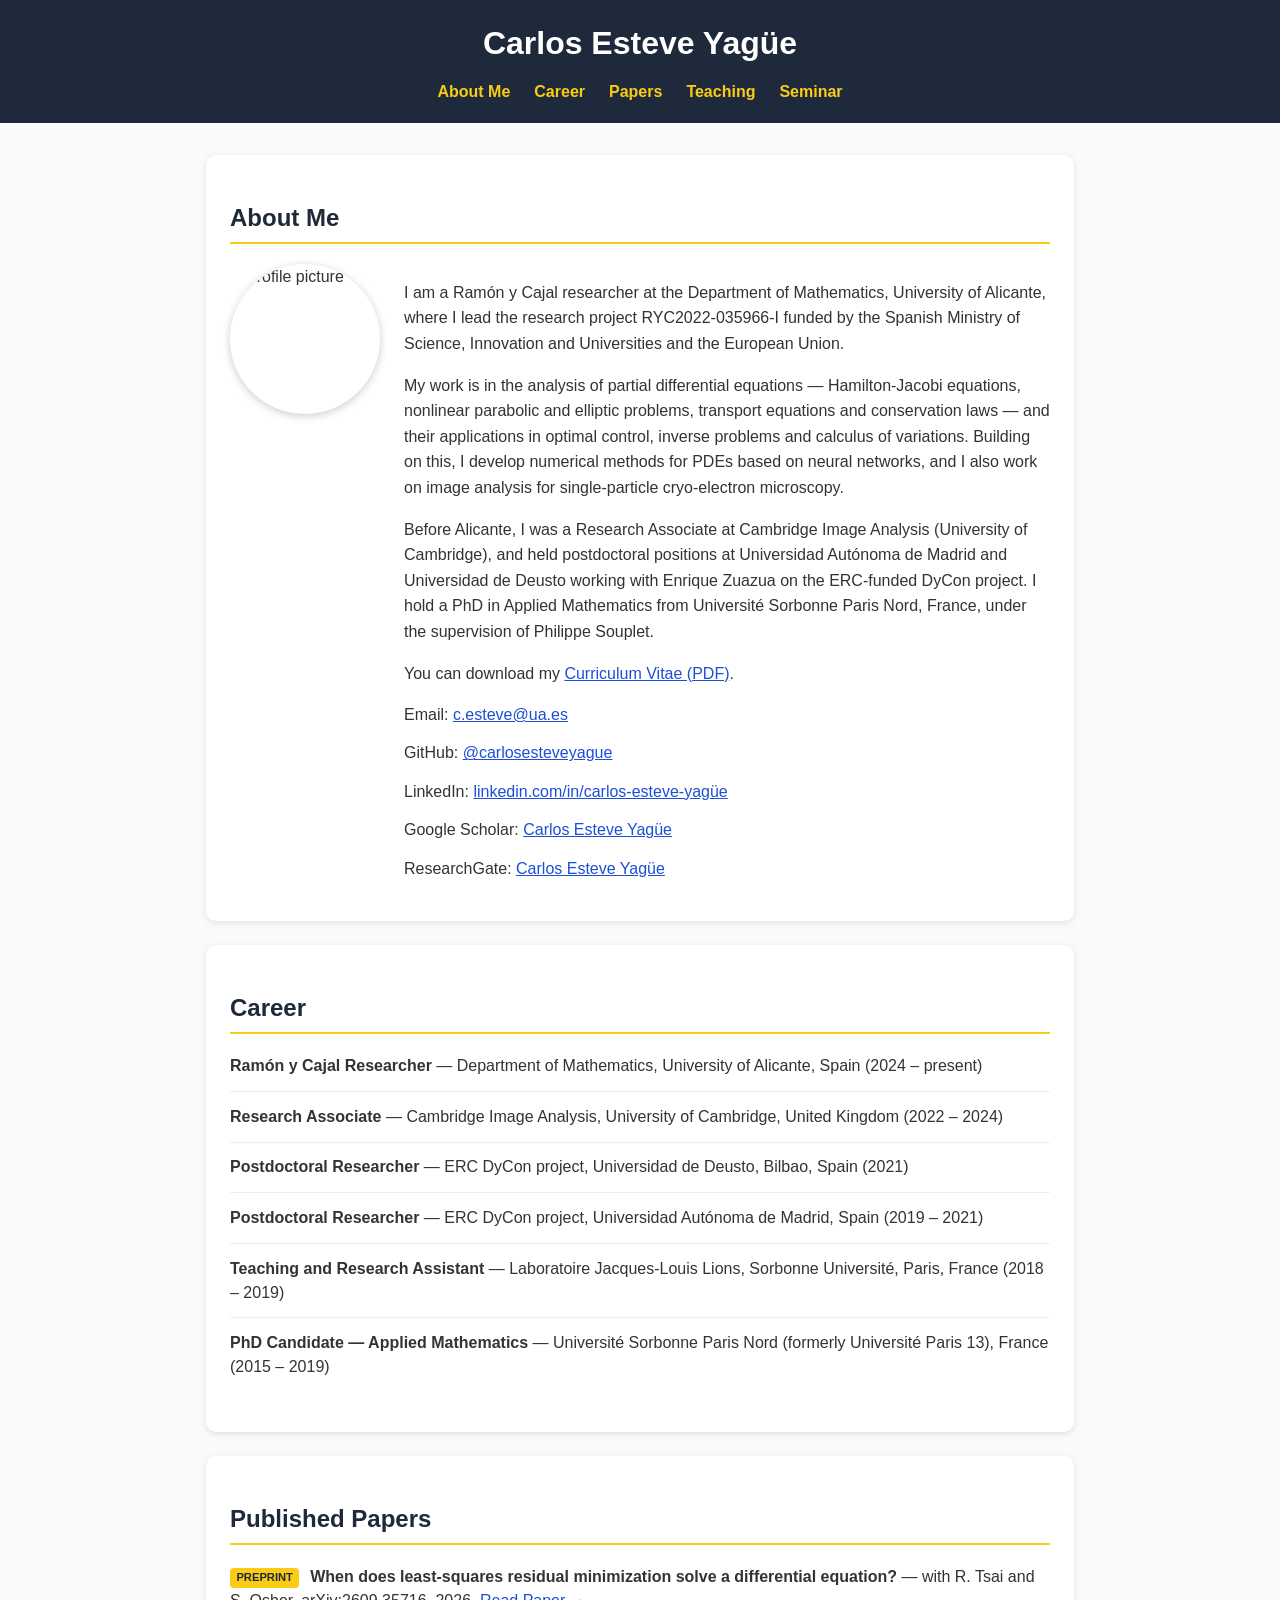
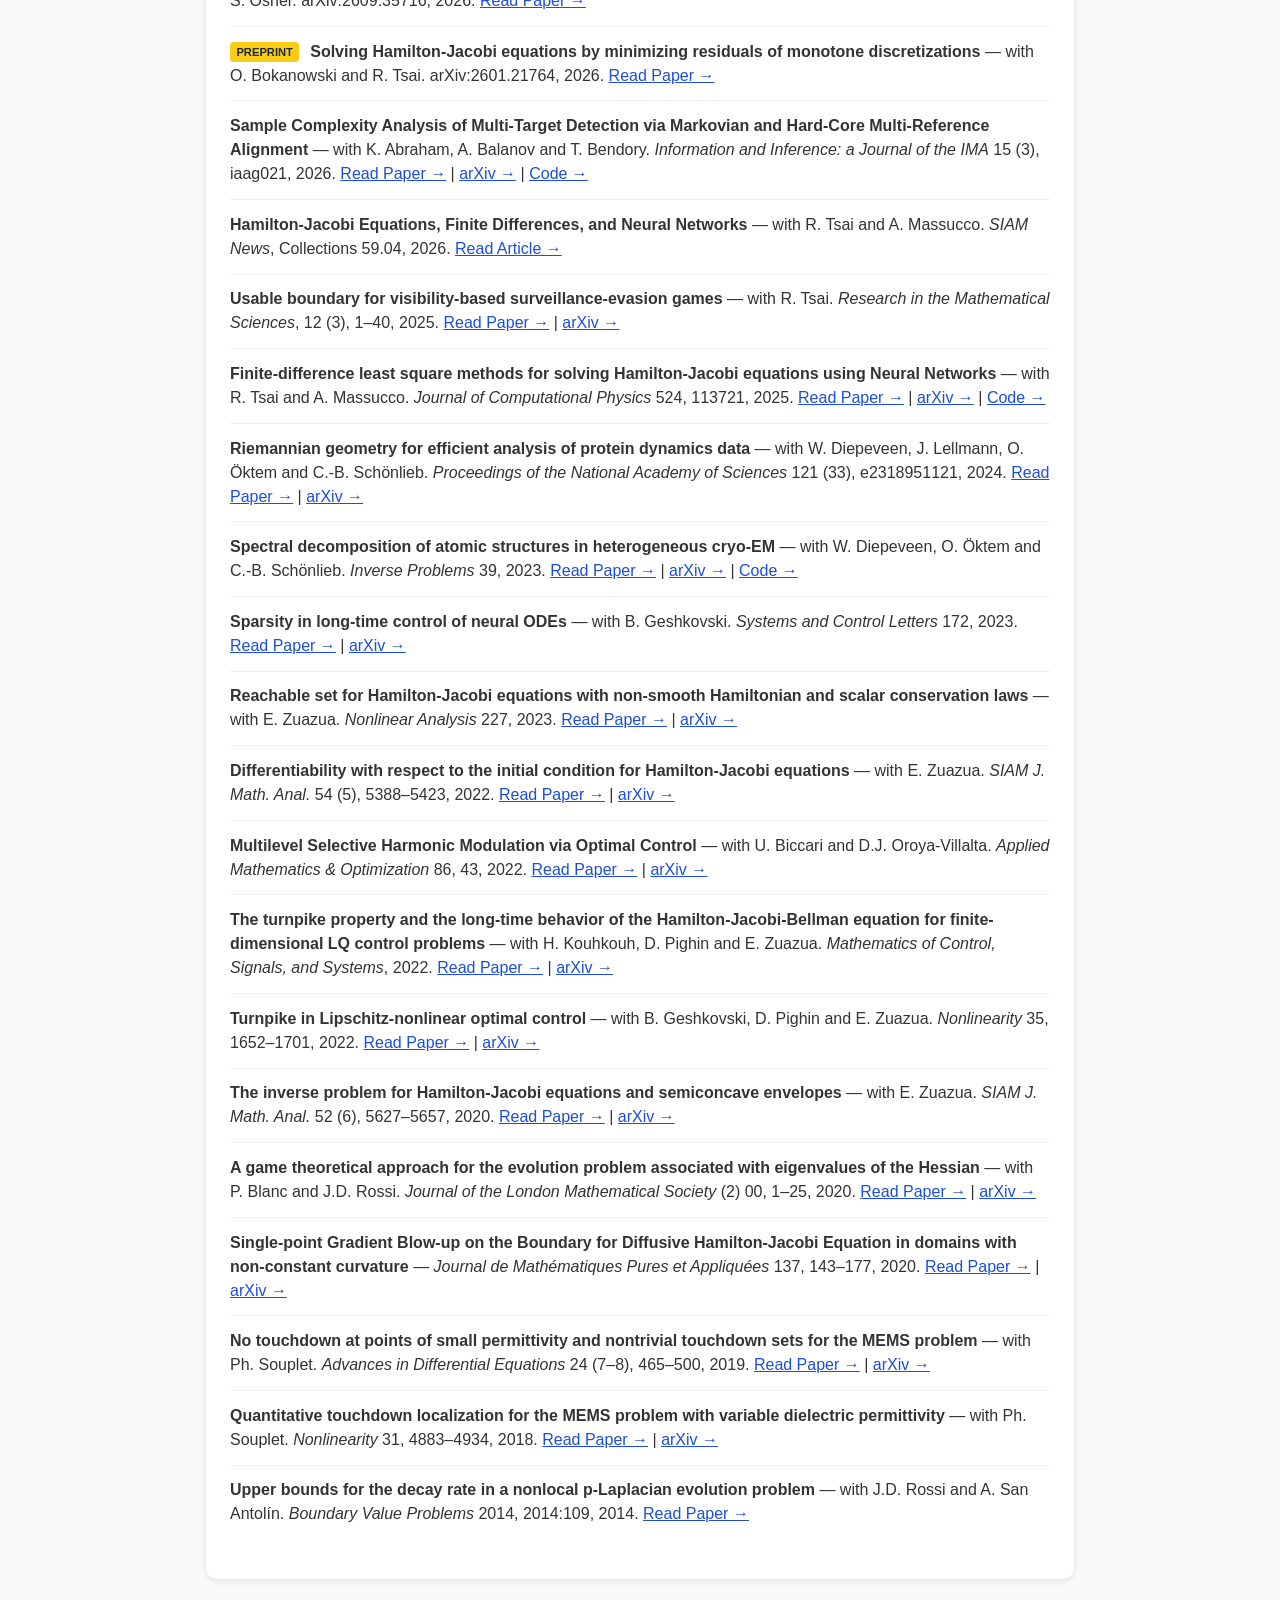
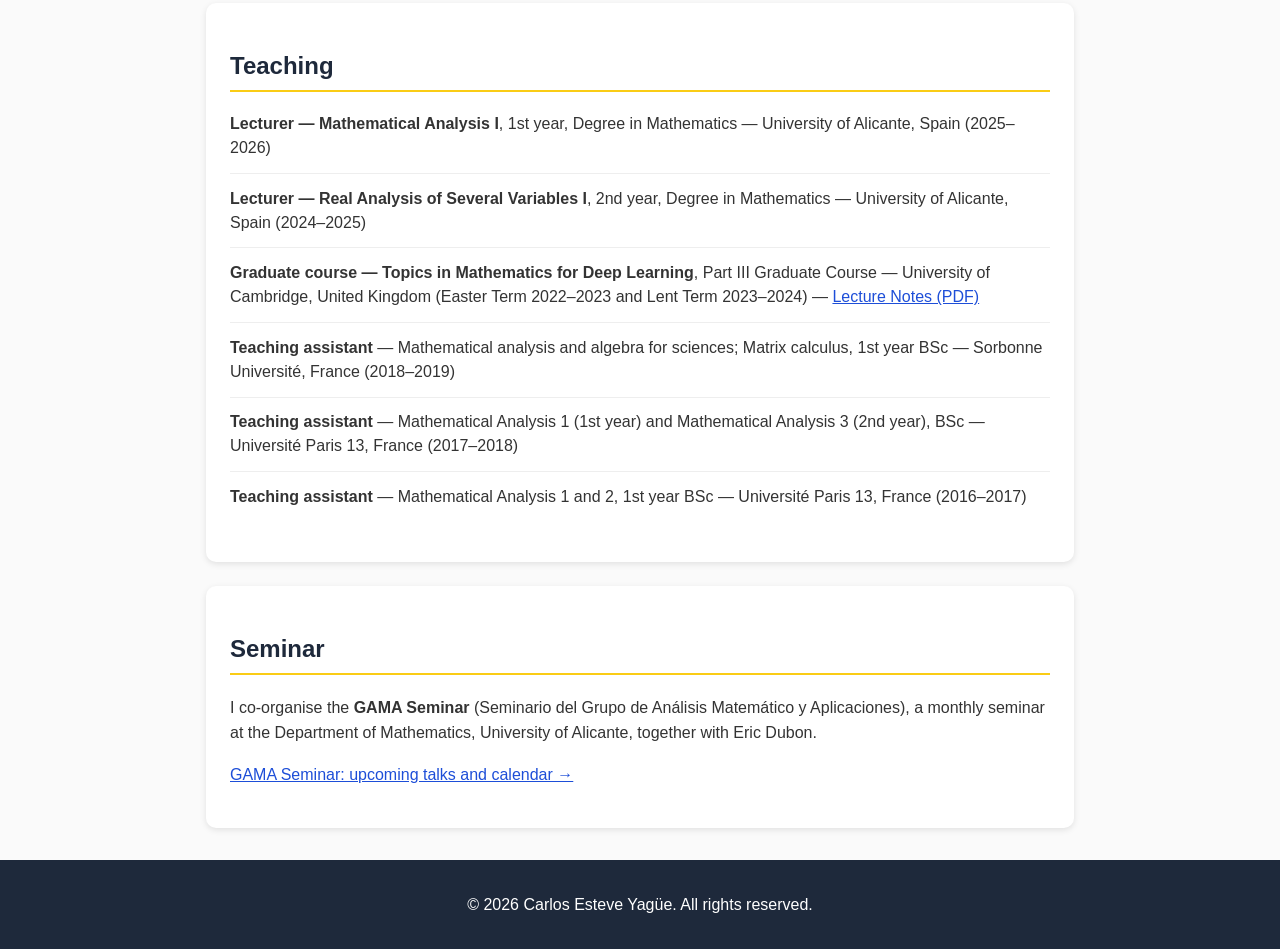
==== commit 8dfc55a7: "Add Seminar section linking to the GAMA Seminar page Add a Seminar section (and nav links) describin" ====
--- a/index.html
+++ b/index.html
@@ -44,6 +44,7 @@
       <a href="#career">Career</a>
       <a href="#papers">Papers</a>
       <a href="#teaching">Teaching</a>
+      <a href="#seminar">Seminar</a>
     </nav>
   </header>
 
@@ -54,6 +55,7 @@
       <a href="#career">Career</a>
       <a href="#papers">Papers</a>
       <a href="#teaching">Teaching</a>
+      <a href="#seminar">Seminar</a>
     </nav>
   </div>
 
@@ -92,6 +94,12 @@
       <h2>Teaching</h2>
       <ul id="teaching-list">Loading courses...</ul>
     </section>
+
+    <section id="seminar">
+      <h2>Seminar</h2>
+      <p>I co-organise the <strong>GAMA Seminar</strong> (Seminario del Grupo de Análisis Matemático y Aplicaciones), a monthly seminar at the Department of Mathematics, University of Alicante, together with Eric Dubon.</p>
+      <p><a href="seminar/">GAMA Seminar: upcoming talks and calendar →</a></p>
+    </section>
   </main>
 
   <footer>
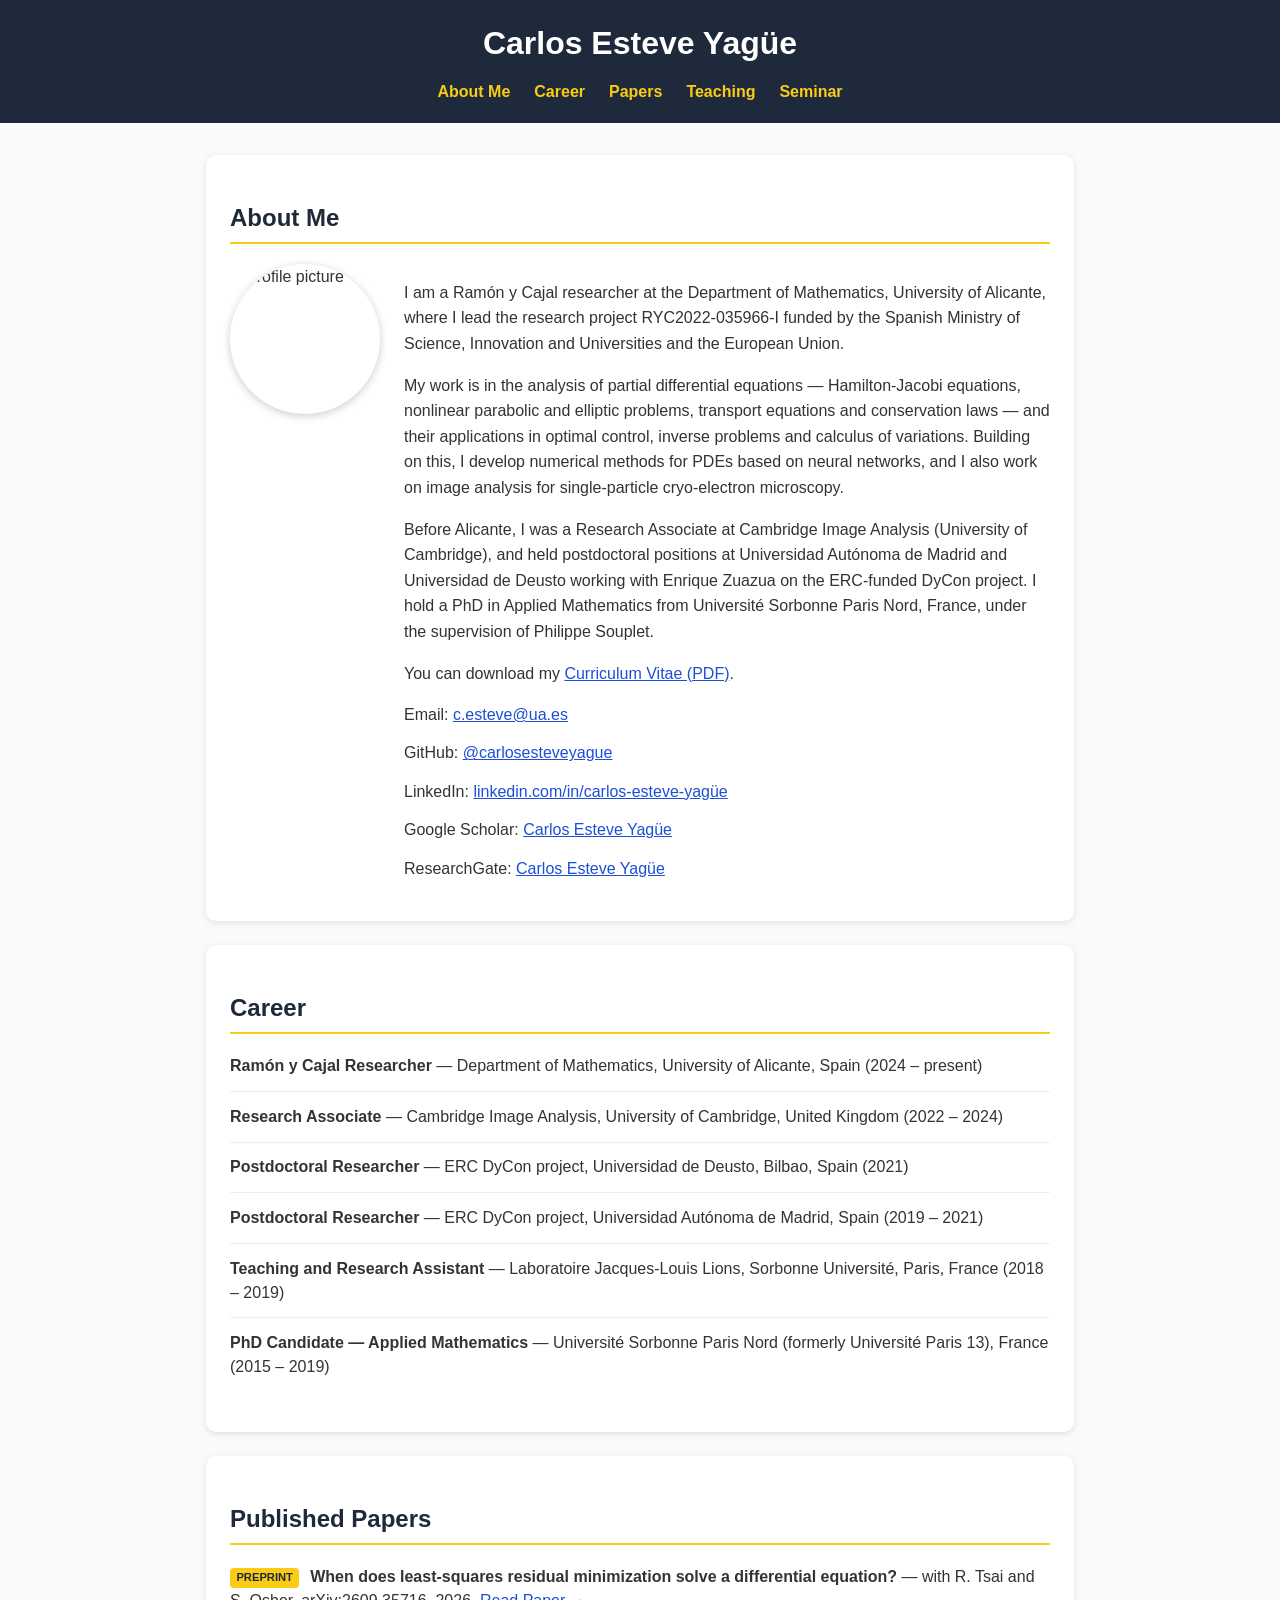
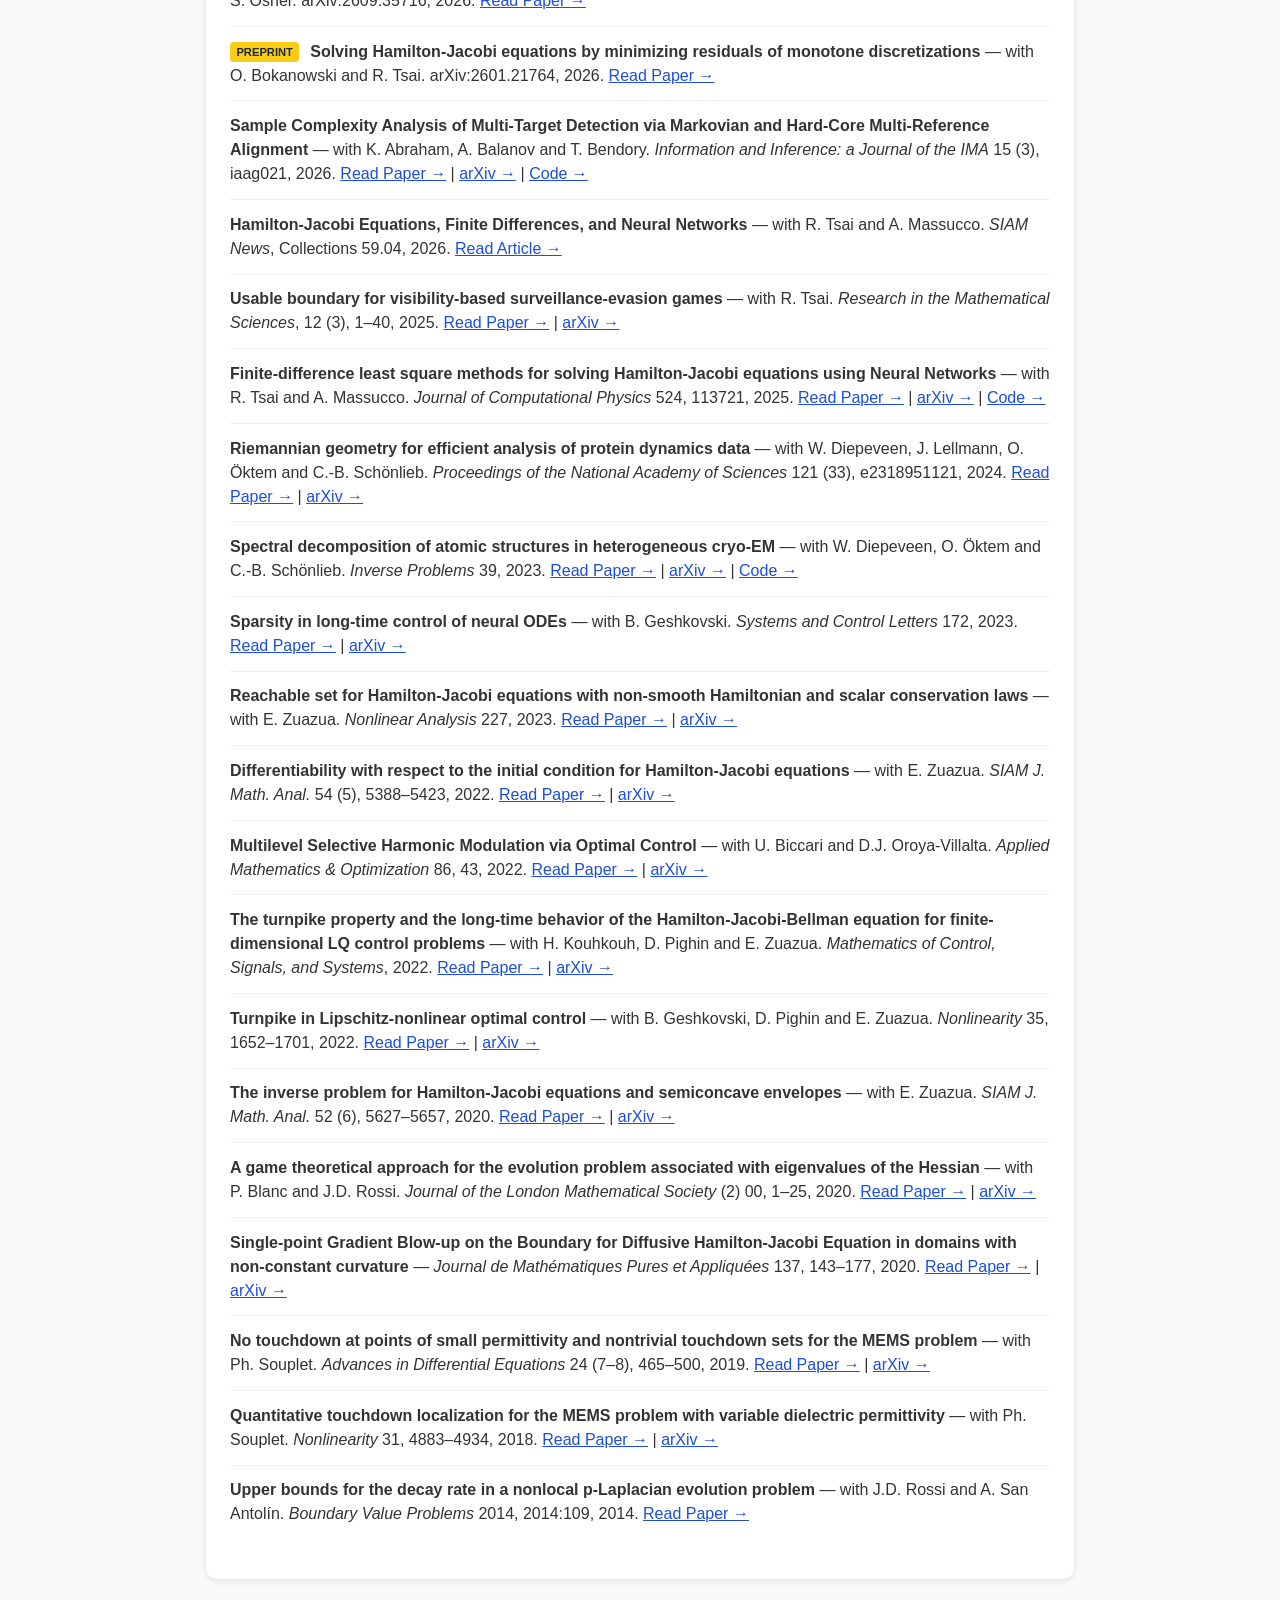
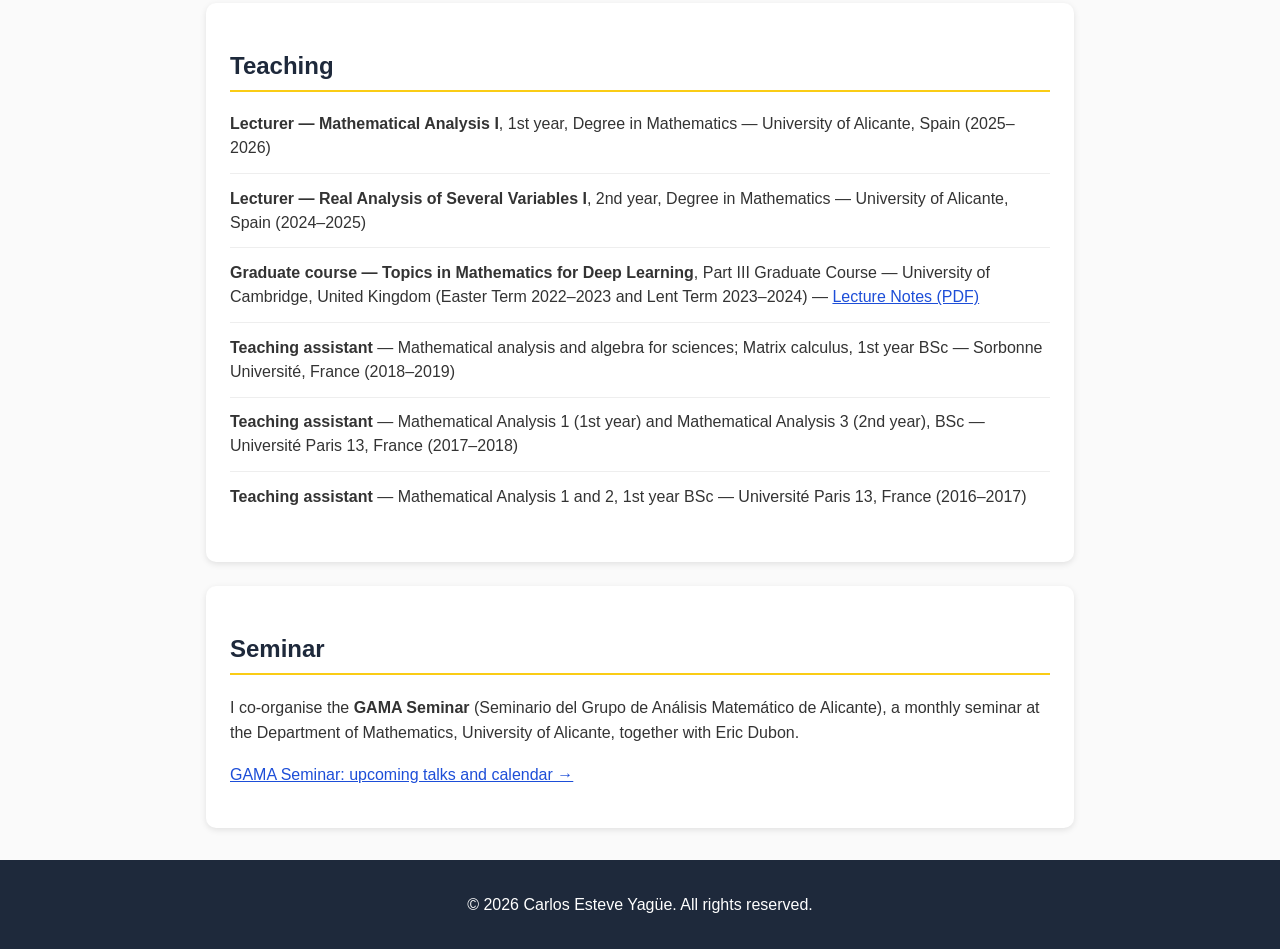
==== commit ef090d57: "Rename seminar to "Seminario del Grupo de Análisis Matemático de Alicante" Update the seminar name i" ====
--- a/index.html
+++ b/index.html
@@ -97,7 +97,7 @@
 
     <section id="seminar">
       <h2>Seminar</h2>
-      <p>I co-organise the <strong>GAMA Seminar</strong> (Seminario del Grupo de Análisis Matemático y Aplicaciones), a monthly seminar at the Department of Mathematics, University of Alicante, together with Eric Dubon.</p>
+      <p>I co-organise the <strong>GAMA Seminar</strong> (Seminario del Grupo de Análisis Matemático de Alicante), a monthly seminar at the Department of Mathematics, University of Alicante, together with Eric Dubon.</p>
       <p><a href="seminar/">GAMA Seminar: upcoming talks and calendar →</a></p>
     </section>
   </main>
